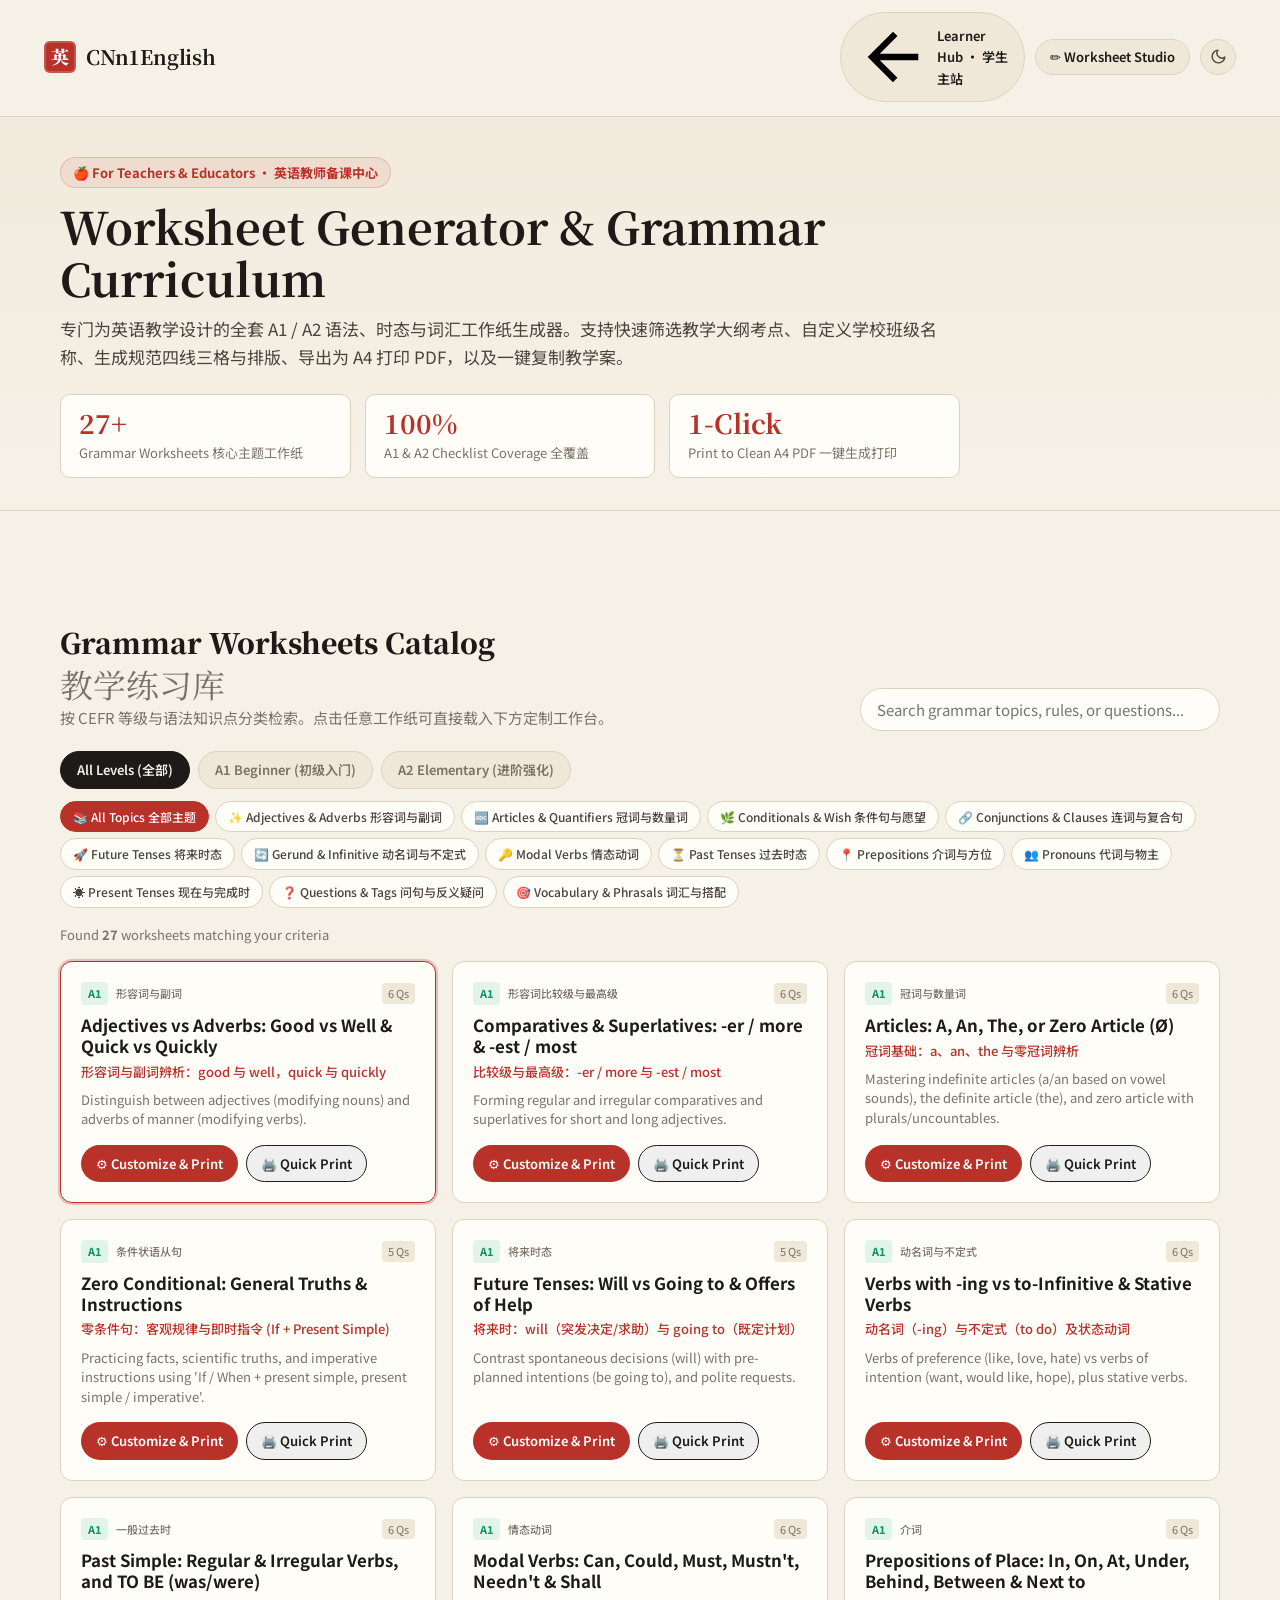
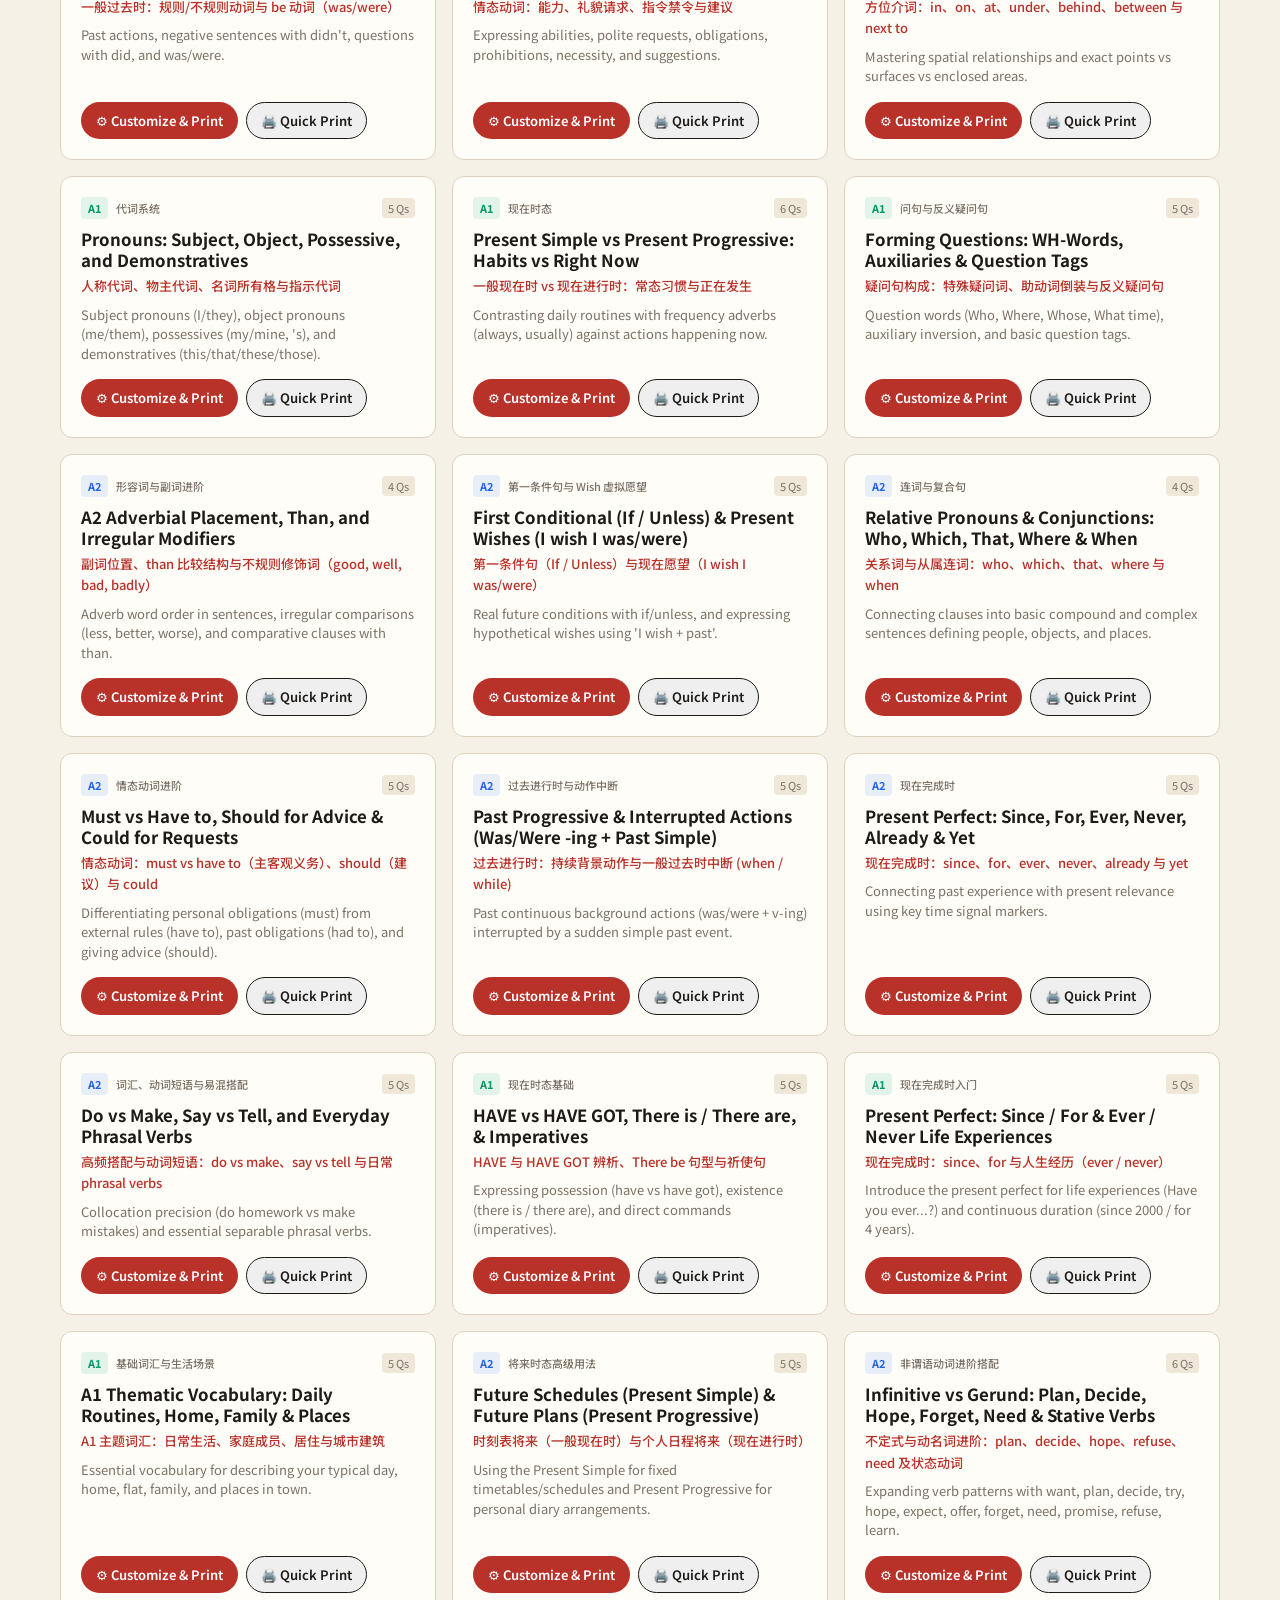
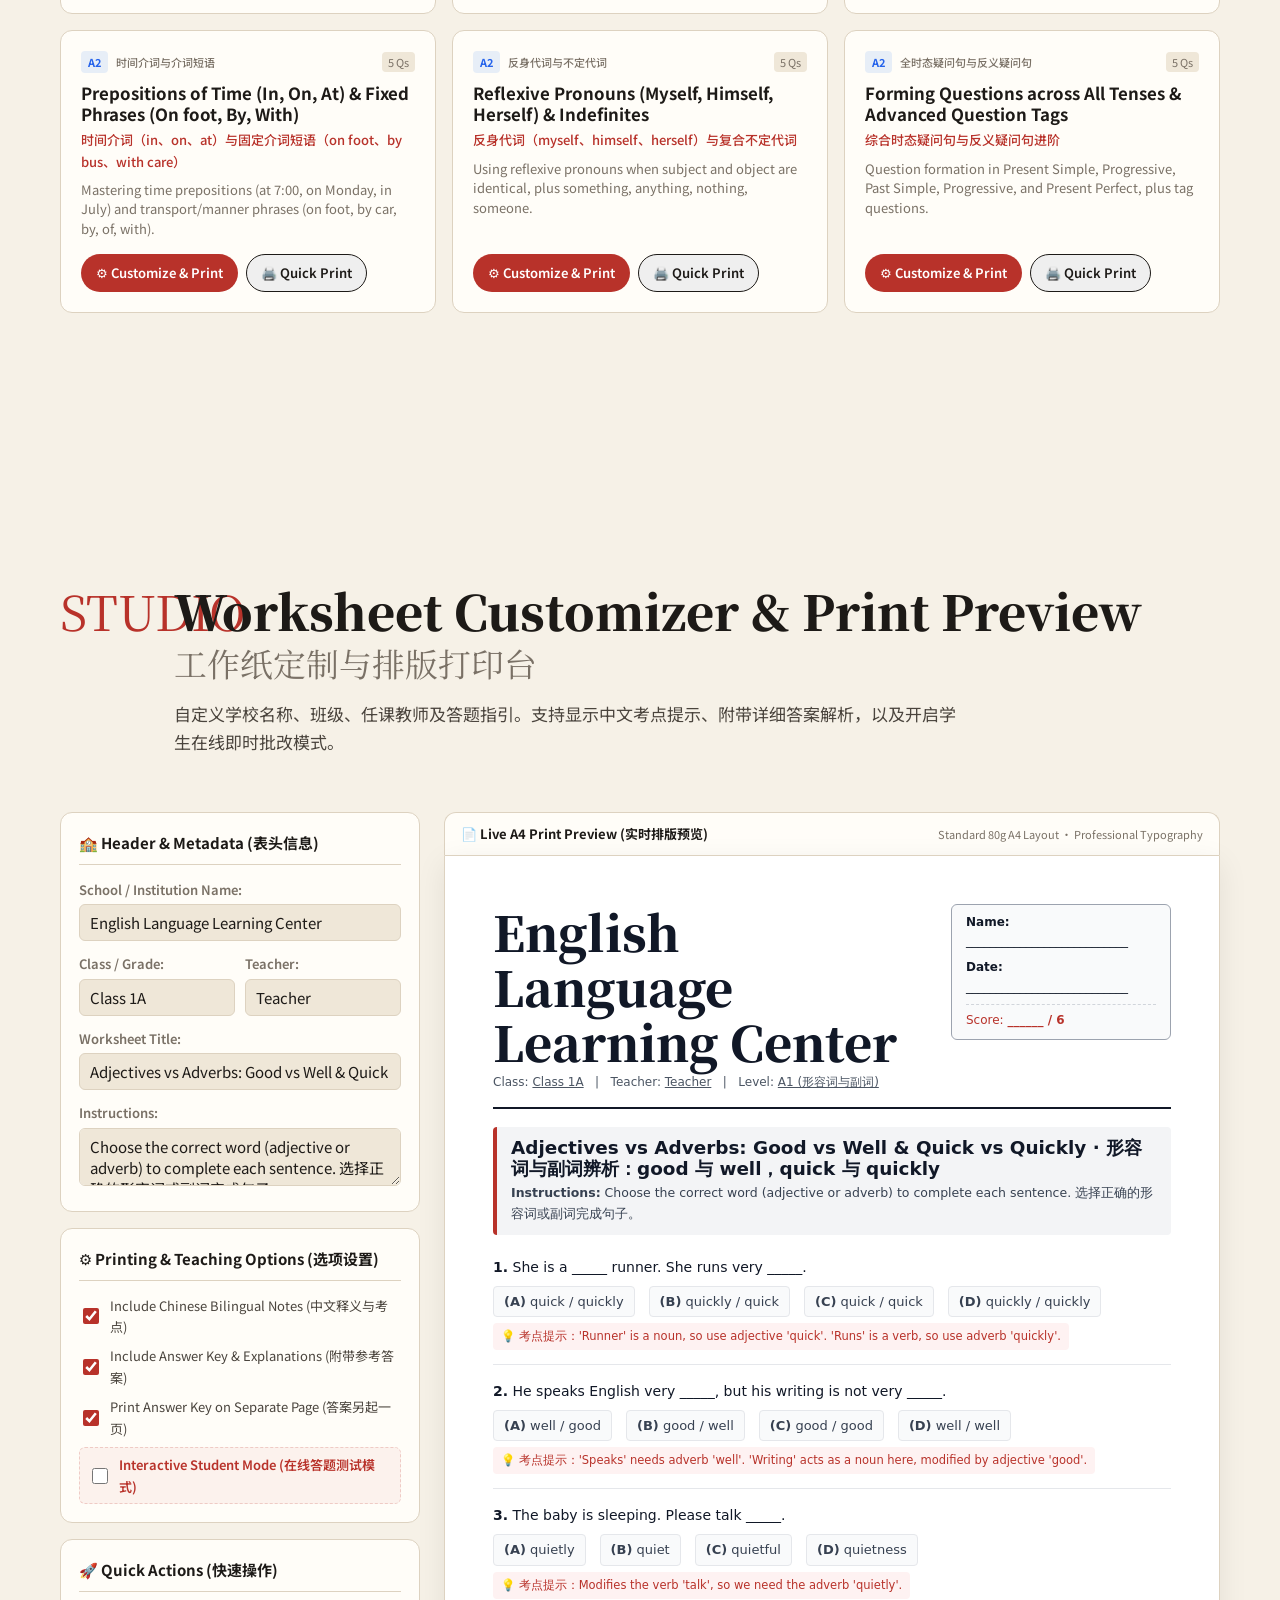
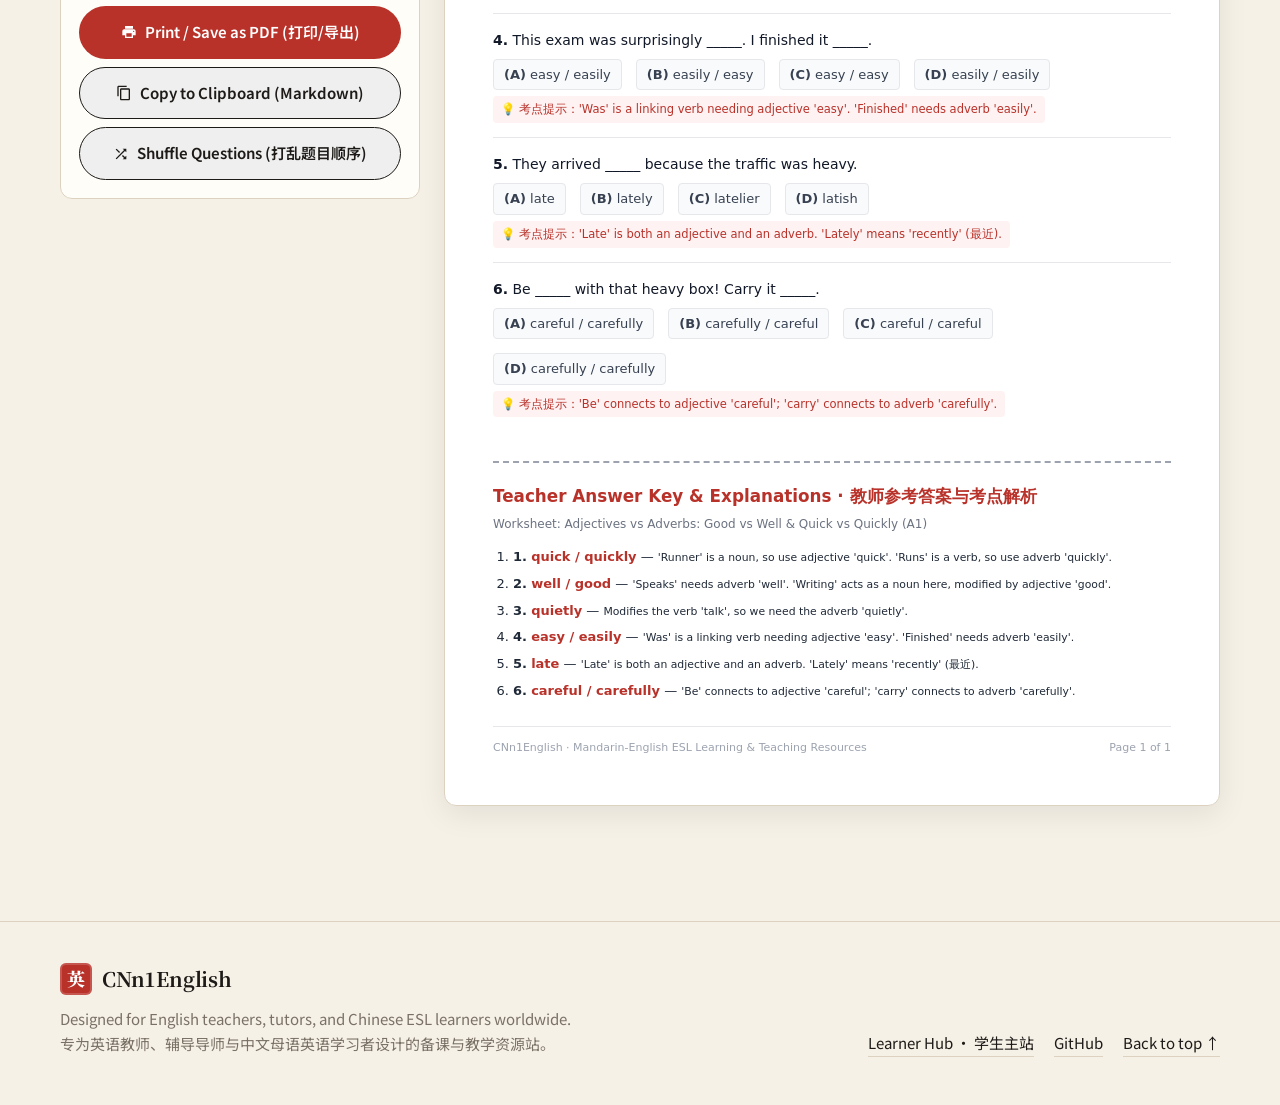
==== teachers.html @ a69c62a2 "Add dedicated Teacher Hub and Worksheet Generator covering full A1 and A2 grammar syllabus" ====
<!doctype html>
<html lang="en">
<head>
  <meta charset="utf-8">
  <meta name="viewport" content="width=device-width, initial-scale=1">
  <title>For Teachers · Worksheet Generator | CNn1English</title>
  <meta name="description" content="Dedicated page for teachers to generate and print custom grammar worksheets covering the complete CEFR A1 & A2 curriculum for Mandarin speakers.">
  <link rel="icon" href="data:image/svg+xml,%3Csvg xmlns='http://www.w3.org/2000/svg' viewBox='0 0 32 32'%3E%3Crect width='32' height='32' rx='6' fill='%23b8322a'/%3E%3Ctext x='16' y='23' font-size='19' text-anchor='middle' fill='%23fff' font-family='serif'%3E英%3C/text%3E%3C/svg%3E">
  <link rel="preconnect" href="https://fonts.googleapis.com">
  <link rel="preconnect" href="https://fonts.gstatic.com" crossorigin>
  <link href="https://api.fontshare.com/v2/css?f[]=zodiak@400,700&f[]=general-sans@400,500,600&display=swap" rel="stylesheet">
  <link href="https://fonts.googleapis.com/css2?family=Noto+Sans+SC:wght@400;500;700&family=Noto+Serif+SC:wght@600;900&display=swap" rel="stylesheet">
  <link rel="stylesheet" href="assets/style.css">
  <script>
    (function() {
      try {
        var saved = localStorage.getItem("cn1_theme");
        var prefersDark = window.matchMedia && window.matchMedia("(prefers-color-scheme: dark)").matches;
        if (saved === "dark" || (!saved && prefersDark)) {
          document.documentElement.setAttribute("data-theme", "dark");
        } else {
          document.documentElement.setAttribute("data-theme", "light");
        }
      } catch (e) {}
    })();
  </script>
</head>
<body class="page-teachers">
  <header class="site-header">
    <div class="header-top">
      <a class="brand" href="index.html" aria-label="CNn1English home">
        <span class="seal" aria-hidden="true">英</span>
        <span class="brand-name">CNn1English</span>
      </a>
      <div class="header-actions">
        <a href="index.html" class="nav-btn-back">
          <svg viewBox="0 0 24 24" class="icon-inline" aria-hidden="true"><path d="M20 11H7.83l5.59-5.59L12 4l-8 8 8 8 1.41-1.41L7.83 13H20v-2z"/></svg>
          Learner Hub · 学生主站
        </a>
        <a href="#worksheet-studio" class="nav-btn-studio">
          ✏️ Worksheet Studio
        </a>
        <button type="button" class="theme-toggle" id="theme-toggle" aria-label="Toggle dark mode" title="Toggle dark/light mode">
          <svg class="theme-icon-sun" viewBox="0 0 24 24" aria-hidden="true">
            <circle cx="12" cy="12" r="5"></circle>
            <path d="M12 1v2M12 21v2M4.22 4.22l1.42 1.42M18.36 18.36l1.42 1.42M1 12h2M21 12h2M4.22 19.78l1.42-1.42M18.36 5.64l1.42-1.42"></path>
          </svg>
          <svg class="theme-icon-moon" viewBox="0 0 24 24" aria-hidden="true">
            <path d="M21 12.79A9 9 0 1 1 11.21 3 7 7 0 0 0 21 12.79z"></path>
          </svg>
          <span class="theme-toggle-text">Dark</span>
        </button>
      </div>
    </div>
  </header>

  <main id="main">
    <!-- Teacher Hero Banner -->
    <section class="teacher-hero">
      <div class="wrap">
        <div class="teacher-hero-content">
          <span class="eyebrow-teacher">🍎 For Teachers &amp; Educators · 英语教师备课中心</span>
          <h1 class="teacher-title">Worksheet Generator &amp; Grammar Curriculum</h1>
          <p class="teacher-subtitle">
            专门为英语教学设计的全套 A1 / A2 语法、时态与词汇工作纸生成器。支持快速筛选教学大纲考点、自定义学校班级名称、生成规范四线三格与排版、导出为 A4 打印 PDF，以及一键复制教学案。
          </p>
          <div class="teacher-hero-stats">
            <div class="stat-item">
              <b class="stat-num">27+</b>
              <span class="stat-label">Grammar Worksheets 核心主题工作纸</span>
            </div>
            <div class="stat-item">
              <b class="stat-num">100%</b>
              <span class="stat-label">A1 &amp; A2 Checklist Coverage 全覆盖</span>
            </div>
            <div class="stat-item">
              <b class="stat-num">1-Click</b>
              <span class="stat-label">Print to Clean A4 PDF 一键生成打印</span>
            </div>
          </div>
        </div>
      </div>
    </section>

    <!-- SECTION: Curriculum & Worksheet Catalog -->
    <section class="section section-catalog" id="catalog">
      <div class="wrap">
        <div class="catalog-header-bar">
          <div>
            <h2>Grammar Worksheets Catalog <span class="h-en">教学练习库</span></h2>
            <p class="catalog-sub">按 CEFR 等级与语法知识点分类检索。点击任意工作纸可直接载入下方定制工作台。</p>
          </div>
          <div class="search-box">
            <input type="search" id="search-input" placeholder="Search grammar topics, rules, or questions..." aria-label="Search worksheets">
          </div>
        </div>

        <!-- Filter Controls -->
        <div class="filter-controls">
          <div class="level-selector" role="radiogroup" aria-label="Select Level">
            <button type="button" class="level-btn active" data-level="all">All Levels (全部)</button>
            <button type="button" class="level-btn" data-level="a1">A1 Beginner (初级入门)</button>
            <button type="button" class="level-btn" data-level="a2">A2 Elementary (进阶强化)</button>
          </div>
          <div class="category-pills" id="category-pills" role="tablist" aria-label="Grammar categories">
            <!-- Populated dynamically -->
          </div>
        </div>

        <div class="catalog-status">
          <span>Found <b id="worksheet-count">0</b> worksheets matching your criteria</span>
        </div>

        <!-- Worksheets Grid -->
        <div class="worksheet-grid" id="worksheet-grid">
          <!-- Populated dynamically -->
        </div>
      </div>
    </section>

    <!-- SECTION: Teacher Customizer Studio & Preview -->
    <section class="section section-studio" id="worksheet-studio">
      <div class="wrap">
        <header class="section-head">
          <p class="section-num">STUDIO</p>
          <div>
            <h2>Worksheet Customizer &amp; Print Preview <span class="h-en">工作纸定制与排版打印台</span></h2>
            <p class="section-intro">
              自定义学校名称、班级、任课教师及答题指引。支持显示中文考点提示、附带详细答案解析，以及开启学生在线即时批改模式。
            </p>
          </div>
        </header>

        <div class="studio-layout">
          <!-- Sidebar: Customizer Controls -->
          <aside class="studio-controls-panel">
            <div class="panel-box">
              <h4>🏫 Header &amp; Metadata (表头信息)</h4>
              <div class="form-group">
                <label for="studio-school">School / Institution Name:</label>
                <input type="text" id="studio-school" class="form-input" placeholder="e.g. Cambridge Language Academy">
              </div>
              <div class="form-row">
                <div class="form-group">
                  <label for="studio-class">Class / Grade:</label>
                  <input type="text" id="studio-class" class="form-input" placeholder="e.g. Class 7B">
                </div>
                <div class="form-group">
                  <label for="studio-teacher">Teacher:</label>
                  <input type="text" id="studio-teacher" class="form-input" placeholder="e.g. Mr. Smith">
                </div>
              </div>
              <div class="form-group">
                <label for="studio-title">Worksheet Title:</label>
                <input type="text" id="studio-title" class="form-input">
              </div>
              <div class="form-group">
                <label for="studio-instructions">Instructions:</label>
                <textarea id="studio-instructions" class="form-textarea" rows="2"></textarea>
              </div>
            </div>

            <div class="panel-box">
              <h4>⚙️ Printing &amp; Teaching Options (选项设置)</h4>
              <label class="toggle-label">
                <input type="checkbox" id="toggle-zh" checked>
                <span>Include Chinese Bilingual Notes (中文释义与考点)</span>
              </label>
              <label class="toggle-label">
                <input type="checkbox" id="toggle-answer-key" checked>
                <span>Include Answer Key &amp; Explanations (附带参考答案)</span>
              </label>
              <label class="toggle-label">
                <input type="checkbox" id="toggle-separate-page" checked>
                <span>Print Answer Key on Separate Page (答案另起一页)</span>
              </label>
              <label class="toggle-label highlight-toggle">
                <input type="checkbox" id="toggle-student-mode">
                <span>Interactive Student Mode (在线答题测试模式)</span>
              </label>
            </div>

            <div class="panel-box action-box">
              <h4>🚀 Quick Actions (快速操作)</h4>
              <button type="button" class="btn btn-primary btn-block" id="btn-print-sheet">
                <svg viewBox="0 0 24 24" class="btn-icon"><path d="M19 8H5c-1.66 0-3 1.34-3 3v6h4v4h12v-4h4v-6c0-1.66-1.34-3-3-3zm-3 11H8v-5h8v5zm3-7c-.55 0-1-.45-1-1s.45-1 1-1 1 .45 1 1-.45 1-1 1zm-1-9H6v4h12V3z"/></svg>
                Print / Save as PDF (打印/导出)
              </button>
              <button type="button" class="btn btn-ghost btn-block" id="btn-copy-sheet">
                <svg viewBox="0 0 24 24" class="btn-icon"><path d="M16 1H4c-1.1 0-2 .9-2 2v14h2V3h12V1zm3 4H8c-1.1 0-2 .9-2 2v14c0 1.1.9 2 2 2h11c1.1 0 2-.9 2-2V7c0-1.1-.9-2-2-2zm0 16H8V7h11v14z"/></svg>
                Copy to Clipboard (Markdown)
              </button>
              <button type="button" class="btn btn-ghost btn-block" id="btn-shuffle-sheet">
                <svg viewBox="0 0 24 24" class="btn-icon"><path d="M10.59 9.17L5.41 4 4 5.41l5.17 5.17 1.42-1.41zM14.5 4l2.04 2.04L4 18.59 5.41 20 17.96 7.46 20 9.5V4h-5.5zm.33 9.41l-1.41 1.41 3.13 3.13L14.5 20H20v-5.5l-2.04 2.04-3.13-3.13z"/></svg>
                Shuffle Questions (打乱题目顺序)
              </button>
            </div>
          </aside>

          <!-- Main Preview Paper -->
          <div class="studio-preview-pane">
            <div class="preview-toolbar">
              <span class="preview-tag">📄 Live A4 Print Preview (实时排版预览)</span>
              <span class="preview-hint">Standard 80g A4 Layout · Professional Typography</span>
            </div>
            <div id="worksheet-preview">
              <!-- Populated dynamically -->
            </div>
          </div>
        </div>
      </div>
    </section>
  </main>

  <footer class="site-footer">
    <div class="wrap footer-inner">
      <div>
        <p class="brand"><span class="seal" aria-hidden="true">英</span><span class="brand-name">CNn1English</span></p>
        <p class="foot-note">
          Designed for English teachers, tutors, and Chinese ESL learners worldwide.<br>
          专为英语教师、辅导导师与中文母语英语学习者设计的备课与教学资源站。
        </p>
      </div>
      <p class="foot-links">
        <a href="index.html">Learner Hub · 学生主站</a>
        <a href="https://github.com/chanAle-lab/CNn1English.github.io-">GitHub</a>
        <a href="#main">Back to top ↑</a>
      </p>
    </div>
  </footer>

  <script src="assets/worksheets-data.js"></script>
  <script src="assets/worksheets.js"></script>
</body>
</html>
---- assets/style.css ----
:root {
  --paper: #f6f1e7;
  --paper-2: #efe7d8;
  --card: #fffdf8;
  --ink: #1d1a17;
  --ink-2: #4a443d;
  --muted: #7a7166;
  --line: #ddd2c0;
  --red: #b8322a;
  --red-deep: #8f241e;
  --jade: #2f6b55;
  --jade-soft: #e3efe8;
  --red-soft: #f7e3df;

  --font-display: "Zodiak", "Noto Serif SC", Georgia, serif;
  --font-zh-display: "Noto Serif SC", "Songti SC", serif;
  --font-body: "General Sans", "Noto Sans SC", "PingFang SC", system-ui, sans-serif;

  --text-xs: clamp(0.75rem, 0.72rem + 0.15vw, 0.8125rem);
  --text-sm: clamp(0.875rem, 0.85rem + 0.15vw, 0.9375rem);
  --text-base: clamp(1rem, 0.97rem + 0.15vw, 1.0625rem);
  --text-lg: clamp(1.125rem, 1.05rem + 0.35vw, 1.3rem);
  --text-xl: clamp(1.5rem, 1.25rem + 1vw, 2.1rem);
  --text-2xl: clamp(2rem, 1.5rem + 2vw, 3rem);
  --text-hero: clamp(2.6rem, 1.6rem + 4.4vw, 5.2rem);

  --radius: 14px;
  --shadow: 0 1px 2px rgba(40, 30, 20, .06), 0 8px 24px -12px rgba(40, 30, 20, .18);
  --ease: cubic-bezier(.2, .7, .2, 1);
}

/* Dark theme variables */
[data-theme="dark"] {
  --paper: #131210;
  --paper-2: #1c1a17;
  --card: #201e1a;
  --ink: #f1ebd8;
  --ink-2: #c6bea7;
  --muted: #8c8371;
  --line: #332f28;
  --red: #e25b52;
  --red-deep: #f27269;
  --jade: #50ab89;
  --jade-soft: #193126;
  --red-soft: #381a17;

  --shadow: 0 1px 3px rgba(0, 0, 0, .4), 0 8px 24px -10px rgba(0, 0, 0, .6);
}

/* Dark mode specific component adjustments */
[data-theme="dark"] .section-alt {
  background: var(--paper-2);
}
[data-theme="dark"] .section-ink {
  background: #0d0c0a;
  color: var(--ink);
  border-top: 1px solid var(--line);
  border-bottom: 1px solid var(--line);
}
[data-theme="dark"] .section-ink .h-en,
[data-theme="dark"] .section-ink .en-note,
[data-theme="dark"] .section-ink .section-intro {
  color: var(--muted);
}
[data-theme="dark"] .fix {
  background: #181613;
  border: 1px solid var(--line);
  border-radius: 14px;
}
[data-theme="dark"] .face.back {
  background: #28241f;
  color: var(--ink);
  border-color: var(--line);
}
[data-theme="dark"] .speak {
  background: var(--card);
  color: var(--ink);
  border: 1px solid var(--line);
}
[data-theme="dark"] .speak:hover {
  background: var(--red);
  color: #fff;
  border-color: var(--red);
}
[data-theme="dark"] .mode-btn.active {
  background: var(--red);
  color: #fff;
  border-color: var(--red);
}
[data-theme="dark"] .opt.correct {
  background: var(--jade-soft);
  border-color: var(--jade);
  color: #72cfab;
}
[data-theme="dark"] .opt.wrong {
  background: var(--red-soft);
  border-color: var(--red);
  color: #fca5a5;
}
[data-theme="dark"] .opt:hover:not(:disabled) {
  border-color: var(--ink);
  background: var(--paper-2);
}
[data-theme="dark"] .phv-opt-btn:hover:not(:disabled) {
  border-color: var(--ink);
  background: var(--paper-2);
}
[data-theme="dark"] .phv-tag.up { background: rgba(251, 146, 60, 0.15); color: #fdba74; border-color: rgba(251, 146, 60, 0.3); }
[data-theme="dark"] .phv-tag.off { background: rgba(248, 113, 113, 0.15); color: #fca5a5; border-color: rgba(248, 113, 113, 0.3); }
[data-theme="dark"] .phv-tag.out { background: rgba(96, 165, 250, 0.15); color: #93c5fd; border-color: rgba(96, 165, 250, 0.3); }
[data-theme="dark"] .phv-tag.down { background: rgba(74, 222, 128, 0.15); color: #86efac; border-color: rgba(74, 222, 128, 0.3); }
[data-theme="dark"] .phv-tag.other { background: rgba(192, 132, 252, 0.15); color: #d8b4fe; border-color: rgba(192, 132, 252, 0.3); }
[data-theme="dark"] #vocab-pos option { background: var(--card); color: var(--ink); }
[data-theme="dark"] .toast { background: #28241f; color: var(--ink); border: 1px solid var(--line); box-shadow: var(--shadow); }

/* Theme Toggle Button */
.theme-toggle {
  display: grid;
  place-items: center;
  width: 36px;
  height: 36px;
  border-radius: 50%;
  padding: 0;
  background: var(--paper-2);
  border: 1px solid var(--line);
  color: var(--ink-2);
  cursor: pointer;
  transition: all .2s var(--ease);
  flex-shrink: 0;
  user-select: none;
}
.theme-toggle:hover {
  background: var(--card);
  border-color: var(--ink);
  color: var(--ink);
  transform: translateY(-1px);
}
.theme-toggle svg {
  width: 17px;
  height: 17px;
  fill: none;
  stroke: currentColor;
  stroke-width: 2;
  stroke-linecap: round;
  stroke-linejoin: round;
  transition: transform .3s var(--ease);
}
.theme-icon-sun { display: none; }
.theme-icon-moon { display: block; }

[data-theme="dark"] .theme-icon-sun { display: block; stroke: #f59e0b; }
[data-theme="dark"] .theme-icon-moon { display: none; }
[data-theme="dark"] .theme-toggle {
  background: var(--card);
  border-color: var(--line);
  color: var(--ink);
}
[data-theme="dark"] .theme-toggle:hover {
  background: var(--paper-2);
  border-color: var(--muted);
}
.theme-toggle-text { display: none; }

*, *::before, *::after { box-sizing: border-box; }
html { scroll-behavior: smooth; scroll-padding-top: 115px; -webkit-text-size-adjust: 100%; }
body {
  margin: 0;
  background: var(--paper);
  color: var(--ink);
  font-family: var(--font-body);
  font-size: var(--text-base);
  line-height: 1.65;
  -webkit-font-smoothing: antialiased;
}
img, svg { display: block; max-width: 100%; }
a { color: inherit; }
button { font: inherit; color: inherit; cursor: pointer; }
h1, h2, h3 { margin: 0; line-height: 1.15; font-weight: 700; }
p { margin: 0; }
:focus-visible { outline: 2px solid var(--red); outline-offset: 3px; border-radius: 6px; }

.wrap { width: min(1160px, 100% - 40px); margin-inline: auto; }
.narrow { width: min(760px, 100% - 40px); }

.skip { position: absolute; left: -999px; top: 8px; background: var(--ink); color: var(--paper); padding: 8px 14px; border-radius: 8px; z-index: 100; }
.skip:focus { left: 12px; }

/* Header - Edge-to-edge full width matching media mockup */
.site-header {
  position: sticky; top: 0; z-index: 50;
  width: 100%;
  display: flex;
  flex-direction: column;
  gap: 10px;
  padding: 12px clamp(16px, 3.5vw, 44px) 14px;
  background: color-mix(in srgb, var(--paper) 92%, transparent);
  backdrop-filter: blur(12px);
  border-bottom: 1px solid var(--line);
  box-sizing: border-box;
}

.header-top {
  display: flex;
  align-items: center;
  justify-content: space-between;
  width: 100%;
}
.brand {
  display: inline-flex;
  align-items: center;
  gap: 10px;
  text-decoration: none;
  flex-shrink: 0;
}
.seal {
  display: inline-grid; place-items: center;
  width: 32px; height: 32px; border-radius: 6px;
  background: var(--red); color: #fff;
  font-family: var(--font-zh-display); font-weight: 900; font-size: 18px;
  box-shadow: inset 0 0 0 2px rgba(255,255,255,.18);
}
.brand-name {
  font-family: var(--font-display);
  font-weight: 700;
  font-size: 1.25rem;
  letter-spacing: -.01em;
}

.nav {
  display: flex;
  align-items: center;
  justify-content: center;
  gap: 8px;
  flex-wrap: wrap;
  width: 100%;
}
.nav a {
  text-decoration: none;
  font-size: var(--text-xs);
  font-weight: 500;
  padding: 6px 14px;
  border-radius: 999px;
  white-space: nowrap;
  color: var(--ink-2);
  transition: background .2s, color .2s, border-color .2s;
  background: var(--paper-2);
  border: 1px solid var(--line);
  display: inline-flex;
  align-items: center;
  justify-content: center;
}
.nav a span {
  color: var(--muted);
  font-weight: 400;
  margin-left: 3px;
  font-size: 11px;
}
.nav a:hover {
  background: var(--card);
  color: var(--ink);
  border-color: var(--ink);
}
[data-theme="dark"] .nav a {
  background: rgba(255, 255, 255, 0.06);
  border-color: rgba(255, 255, 255, 0.1);
  color: var(--ink-2);
}
[data-theme="dark"] .nav a:hover {
  background: rgba(255, 255, 255, 0.12);
  border-color: rgba(255, 255, 255, 0.25);
  color: var(--ink);
}

/* Hero */
.hero { padding: clamp(48px, 8vw, 104px) 0 48px; position: relative; overflow: hidden; }
.hero::before {
  content: "英"; position: absolute; right: -4vw; top: -6vw;
  font-family: var(--font-zh-display); font-weight: 900;
  font-size: min(48vw, 640px); line-height: 1; color: var(--ink); opacity: .035;
  pointer-events: none;
}
.hero-grid { display: grid; grid-template-columns: 1.35fr 1fr; gap: clamp(32px, 6vw, 80px); align-items: center; position: relative; }
.eyebrow { font-size: var(--text-xs); letter-spacing: .14em; text-transform: uppercase; color: var(--red); font-weight: 600; margin-bottom: 20px; }
.hero-title { font-family: var(--font-zh-display); font-weight: 900; font-size: var(--text-hero); letter-spacing: .01em; line-height: 1.12; }
.hero-title .zh { display: block; }
.hero-en { font-family: var(--font-display); font-size: var(--text-xl); color: var(--ink-2); margin-top: 18px; font-weight: 400; line-height: 1.3; }
.hero-lede { margin-top: 20px; max-width: 34em; color: var(--ink-2); }
.hero-actions { display: flex; flex-wrap: wrap; gap: 12px; margin-top: 32px; }

.btn {
  display: inline-flex; align-items: center; justify-content: center; gap: 8px;
  padding: 13px 22px; border-radius: 999px; font-weight: 600; font-size: var(--text-sm);
  text-decoration: none; border: 1px solid transparent; transition: transform .2s var(--ease), background .2s, border-color .2s;
}
.btn:active { transform: translateY(1px); }
.btn-primary { background: var(--red); color: #fff; }
.btn-primary:hover { background: var(--red-deep); }
.btn-ghost { border-color: var(--ink); }
.btn-ghost:hover { background: var(--ink); color: var(--paper); }

.hero-card {
  background: var(--card); border: 1px solid var(--line); border-radius: 20px;
  padding: 32px; box-shadow: var(--shadow); position: relative;
}
.hero-card::after {
  content: ""; position: absolute; inset: 10px; border: 1px dashed var(--line); border-radius: 14px; pointer-events: none;
}
.card-label { font-size: var(--text-xs); letter-spacing: .12em; text-transform: uppercase; color: var(--muted); font-weight: 600; }
.wotd-word { font-family: var(--font-display); font-size: var(--text-2xl); font-weight: 700; margin-top: 14px; letter-spacing: -.02em; line-height: 1.1; overflow-wrap: anywhere; }
.wotd-ipa { color: var(--red); font-size: var(--text-base); margin-top: 6px; }
.wotd-zh { margin-top: 14px; font-weight: 500; }
.wotd-ex { margin-top: 6px; color: var(--ink-2); font-style: italic; }
.hero-card .speak { margin-top: 22px; position: relative; z-index: 1; }

.speak {
  display: inline-flex; align-items: center; gap: 8px;
  background: var(--ink); color: var(--paper); border: 0; border-radius: 999px;
  padding: 10px 18px; font-size: var(--text-sm); font-weight: 600;
  transition: background .2s;
}
.speak svg { width: 18px; height: 18px; fill: currentColor; }
.speak:hover { background: var(--red); }
.speak.mini { width: 34px; height: 34px; padding: 0; justify-content: center; flex-shrink: 0; vertical-align: middle; }
.speak.mini svg { width: 16px; height: 16px; }
.speak.light { background: rgba(255,255,255,.12); color: #fff; }
.speak.light:hover { background: var(--red); }

.path { margin-top: clamp(48px, 7vw, 88px); }
.path-list { list-style: none; margin: 0; padding: 0; display: grid; grid-template-columns: repeat(6, 1fr); border-top: 1px solid var(--ink); }
.path-list li + li { border-left: 1px solid var(--line); }
.path-list a { display: flex; flex-direction: column; gap: 2px; padding: 18px 16px 4px; text-decoration: none; transition: background .2s; height: 100%; }
.path-list a:hover { background: var(--paper-2); }
.path-list b { font-family: var(--font-display); color: var(--red); font-size: var(--text-sm); }
.path-list span { font-weight: 700; font-size: var(--text-lg); }
.path-list small { color: var(--muted); font-size: var(--text-xs); }

/* Sections */
.section { padding: clamp(64px, 9vw, 120px) 0; }
.section-alt { background: var(--paper-2); }
.section-ink { background: var(--ink); color: var(--paper); }
.section-head { display: grid; grid-template-columns: 90px 1fr; gap: 24px; margin-bottom: clamp(32px, 5vw, 56px); }
.section-num { font-family: var(--font-display); font-size: var(--text-2xl); color: var(--red); line-height: 1; padding-top: 4px; }
.section h2 { font-family: var(--font-zh-display); font-weight: 900; font-size: var(--text-2xl); }
.h-en { display: block; font-family: var(--font-display); font-weight: 400; font-size: var(--text-xl); color: var(--muted); margin-top: 6px; }
.section-ink .h-en, .section-ink .en-note, .section-ink .section-intro { color: #bdb4a6; }
.section-intro { margin-top: 18px; max-width: 46em; color: var(--ink-2); }
.en-note { color: var(--muted); font-size: var(--text-sm); }

/* Sounds */
.sound-grid { display: grid; grid-template-columns: repeat(3, 1fr); gap: 20px; }
.sound { background: var(--card); border: 1px solid var(--line); border-radius: var(--radius); padding: 26px; display: flex; flex-direction: column; }
.sound-head { display: flex; align-items: baseline; justify-content: space-between; gap: 10px; border-bottom: 1px solid var(--line); padding-bottom: 14px; margin-bottom: 14px; }
.sound h3 { font-family: var(--font-display); font-size: var(--text-xl); }
.ipa { color: var(--red); font-weight: 500; font-size: var(--text-sm); white-space: nowrap; }
.sound-zh { font-size: var(--text-sm); }
.sound-en { font-size: var(--text-xs); color: var(--muted); margin-top: 6px; }
.pairs { list-style: none; padding: 0; margin: 18px 0 0; display: grid; gap: 8px; margin-top: auto; padding-top: 18px; }
.pairs li { display: grid; grid-template-columns: 1fr auto 1fr; align-items: center; gap: 8px; }
.vs { font-size: var(--text-xs); color: var(--muted); }
.word {
  background: var(--paper); border: 1px solid var(--line); border-radius: 10px;
  padding: 9px 10px; font-weight: 600; font-size: var(--text-sm); transition: background .2s, border-color .2s, transform .2s;
}
.word:hover { border-color: var(--ink); }
.word.ping { background: var(--red); color: #fff; border-color: var(--red); transform: scale(.97); }
.tip { margin-top: 28px; font-size: var(--text-sm); color: var(--ink-2); }
.accent-toggle { display: flex; flex-wrap: wrap; align-items: center; gap: 8px; margin-top: 14px; }
.accent-toggle button { border: 1px solid var(--ink); background: transparent; border-radius: 999px; padding: 7px 16px; font-size: var(--text-sm); font-weight: 500; }
.accent-toggle button[aria-checked="true"] { background: var(--ink); color: var(--paper); }
.rate { display: inline-flex; align-items: center; gap: 10px; font-size: var(--text-sm); color: var(--ink-2); margin-left: 8px; }
.rate input { accent-color: var(--red); width: 120px; }

/* Phrase cards */
.tabs { display: flex; gap: 8px; flex-wrap: wrap; margin-bottom: 28px; }
.tab { background: transparent; border: 1px solid var(--line); border-radius: 999px; padding: 8px 16px; font-size: var(--text-sm); font-weight: 500; transition: all .2s; }
.tab:hover { border-color: var(--ink); }
.tab[aria-selected="true"] { background: var(--red); border-color: var(--red); color: #fff; }
.cards { display: grid; grid-template-columns: repeat(3, 1fr); gap: 18px; }
.flip { position: relative; perspective: 1200px; min-height: 190px; }
.flip-inner {
  position: relative; width: 100%; height: 100%; min-height: 190px; border: 0; padding: 0; background: none;
  transform-style: preserve-3d; transition: transform .6s var(--ease); text-align: left;
}
.flip.flipped .flip-inner { transform: rotateY(180deg); }
.face {
  position: absolute; inset: 0; backface-visibility: hidden; -webkit-backface-visibility: hidden;
  border-radius: var(--radius); padding: 22px 22px 20px; display: flex; flex-direction: column; gap: 10px;
  border: 1px solid var(--line); background: var(--card);
}
.face.back { transform: rotateY(180deg); background: var(--ink); color: var(--paper); border-color: var(--ink); }
.face-tag { font-size: var(--text-xs); letter-spacing: .12em; text-transform: uppercase; color: var(--muted); font-weight: 600; }
.back .face-tag { color: #bdb4a6; }
.face-text { font-size: var(--text-lg); font-weight: 600; line-height: 1.4; }
.zh-text { font-family: var(--font-zh-display); font-size: var(--text-xl); font-weight: 600; }
.face-hint { margin-top: auto; font-size: var(--text-xs); color: var(--muted); }
.flip .speak.mini { position: absolute; right: 14px; bottom: 14px; z-index: 2; }
.flip.flipped .speak.mini { background: var(--red); }

/* Grammar */
.grammar { display: grid; grid-template-columns: 1fr 1fr; gap: 0 40px; border-top: 1px solid var(--ink); }
.g-item { border-bottom: 1px solid var(--line); }
.g-item summary { list-style: none; display: grid; grid-template-columns: 44px 1fr 24px; gap: 12px; align-items: center; padding: 20px 0; cursor: pointer; }
.g-item summary::-webkit-details-marker { display: none; }
.g-num { font-family: var(--font-display); color: var(--red); font-size: var(--text-lg); }
.g-title { font-weight: 700; font-size: var(--text-lg); line-height: 1.3; }
.g-title small { display: block; font-weight: 400; color: var(--muted); font-size: var(--text-sm); margin-top: 2px; }
.g-plus { position: relative; width: 18px; height: 18px; }
.g-plus::before, .g-plus::after { content: ""; position: absolute; left: 0; right: 0; top: 50%; height: 2px; background: var(--ink); transition: transform .25s var(--ease); }
.g-plus::after { transform: rotate(90deg); }
.g-item[open] .g-plus::after { transform: rotate(0); }
.g-body { padding: 0 0 24px 56px; }
.g-body > p { color: var(--ink-2); font-size: var(--text-sm); }
.compare { margin-top: 14px; display: grid; gap: 8px; }
.compare p { display: flex; align-items: center; gap: 10px; padding: 10px 14px; border-radius: 10px; font-size: var(--text-sm); font-weight: 500; }
.compare b { flex-shrink: 0; }
.bad { background: var(--red-soft); color: var(--red-deep); text-decoration: line-through; text-decoration-color: rgba(143,36,30,.4); }
.bad b { text-decoration: none; }
.good { background: var(--jade-soft); color: var(--jade); justify-content: space-between; }
.good .speak.mini { margin-left: auto; width: 30px; height: 30px; }

/* Fixes */
.fixes { display: grid; grid-template-columns: 1fr 1fr; gap: 1px; background: rgba(255,255,255,.12); border: 1px solid rgba(255,255,255,.12); border-radius: var(--radius); overflow: hidden; }
.fix { background: var(--ink); padding: 24px 26px; display: grid; gap: 8px; }
.fix-bad, .fix-good { display: flex; align-items: center; gap: 12px; }
.fix-bad { color: #a59c8f; text-decoration: line-through; text-decoration-color: rgba(232,120,110,.6); font-size: var(--text-sm); }
.fix-bad span { color: #e8786e; text-decoration: none; display: inline-block; }
.fix-good { font-size: var(--text-lg); font-weight: 600; color: #fff; }
.fix-good span { color: #7fc8a6; }
.fix-good .speak { margin-left: auto; }
.fix-why { font-size: var(--text-sm); color: #bdb4a6; }

/* Quiz */
.quiz { background: var(--card); border: 1px solid var(--line); border-radius: 20px; padding: clamp(24px, 4vw, 40px); box-shadow: var(--shadow); }
.quiz-top { display: flex; justify-content: space-between; font-size: var(--text-sm); color: var(--muted); font-weight: 500; }
.quiz-bar { height: 4px; background: var(--paper-2); border-radius: 4px; margin: 12px 0 28px; overflow: hidden; }
.quiz-bar span { display: block; height: 100%; width: 0; background: var(--red); transition: width .4s var(--ease); }
.quiz-q { font-family: var(--font-zh-display); font-size: var(--text-xl); font-weight: 600; line-height: 1.35; margin-bottom: 22px; }
.quiz-options { display: grid; gap: 10px; }
.opt {
  display: flex; align-items: center; gap: 14px; width: 100%; text-align: left;
  background: var(--paper); border: 1px solid var(--line); border-radius: 12px; padding: 14px 16px;
  font-size: var(--text-base); font-weight: 500; transition: border-color .2s, background .2s;
}
.opt:hover:not(:disabled) { border-color: var(--ink); }
.opt:disabled { cursor: default; }
.opt-key { display: inline-grid; place-items: center; width: 28px; height: 28px; border-radius: 8px; background: var(--card); border: 1px solid var(--line); font-size: var(--text-xs); font-weight: 700; flex-shrink: 0; }
.opt.correct { background: var(--jade-soft); border-color: var(--jade); color: var(--jade); }
.opt.correct .opt-key { background: var(--jade); color: #fff; border-color: var(--jade); }
.opt.wrong { background: var(--red-soft); border-color: var(--red); color: var(--red-deep); }
.opt.wrong .opt-key { background: var(--red); color: #fff; border-color: var(--red); }
.quiz-explain { margin-top: 18px; padding: 14px 16px; border-radius: 12px; font-size: var(--text-sm); }
.quiz-explain.ok { background: var(--jade-soft); color: var(--jade); }
.quiz-explain.no { background: var(--red-soft); color: var(--red-deep); }
#quiz-next { margin-top: 0; }
.quiz-final { font-size: var(--text-lg); color: var(--ink-2); }

/* Quiz Mode Bar & Mistakes */
.quiz-mode-bar {
  display: flex;
  gap: 10px;
  margin-bottom: 20px;
  flex-wrap: wrap;
}
.mode-btn {
  background: var(--paper);
  border: 1px solid var(--line);
  color: var(--ink-2);
  padding: 10px 16px;
  border-radius: 999px;
  font-size: var(--text-sm);
  font-weight: 600;
  cursor: pointer;
  display: inline-flex;
  align-items: center;
  gap: 8px;
  transition: all .2s;
}
.mode-btn:hover {
  border-color: var(--ink);
  color: var(--ink);
}
.mode-btn.active {
  background: var(--ink);
  color: #fff;
  border-color: var(--ink);
}
.mode-btn.active .count-badge {
  background: rgba(255, 255, 255, 0.25);
  color: #fff;
}
.quiz-mode-label {
  font-size: var(--text-xs);
  padding: 3px 8px;
  background: var(--paper);
  border: 1px solid var(--line);
  border-radius: 6px;
  color: var(--muted);
}
.quiz-actions {
  display: flex;
  align-items: center;
  gap: 12px;
  margin-top: 20px;
  flex-wrap: wrap;
}
.quiz-badge-review {
  display: inline-block;
  background: var(--red-soft);
  color: var(--red-deep);
  font-size: var(--text-xs);
  font-weight: 700;
  padding: 3px 8px;
  border-radius: 6px;
  margin-bottom: 12px;
}
.quiz-empty-box {
  text-align: center;
  padding: 36px 20px;
  color: var(--muted);
}
.quiz-empty-box h3 {
  font-size: var(--text-xl);
  color: var(--jade);
  margin-bottom: 8px;
}

/* =======================================================
   PHRASAL VERBS & IDIOMS MODULE
   ======================================================= */
.phv-module {
  display: flex;
  flex-direction: column;
  gap: 24px;
}
.phv-controls {
  display: flex;
  justify-content: space-between;
  align-items: center;
  gap: 16px;
  flex-wrap: wrap;
}
.phv-search-box input {
  width: 280px;
  max-width: 100%;
  padding: 10px 16px;
  border-radius: 999px;
  border: 1px solid var(--line);
  background: var(--card);
  font-size: var(--text-sm);
  color: var(--ink);
  outline: none;
  transition: border-color .2s;
}
.phv-search-box input:focus {
  border-color: var(--red);
}
.phv-grid {
  display: grid;
  grid-template-columns: repeat(auto-fill, minmax(320px, 1fr));
  gap: 18px;
}
.phv-card {
  background: var(--card);
  border: 1px solid var(--line);
  border-radius: 16px;
  padding: 22px;
  box-shadow: var(--shadow);
  display: flex;
  flex-direction: column;
  gap: 12px;
  transition: transform .2s, border-color .2s;
}
.phv-card:hover {
  border-color: var(--ink-2);
  transform: translateY(-2px);
}
.phv-card-top {
  display: flex;
  justify-content: space-between;
  align-items: flex-start;
  gap: 12px;
}
.phv-phrase {
  font-family: var(--font-en);
  font-size: var(--text-lg);
  font-weight: 700;
  color: var(--red-deep);
}
.phv-tag {
  font-size: 11px;
  font-weight: 700;
  padding: 2px 8px;
  border-radius: 6px;
  background: var(--paper);
  border: 1px solid var(--line);
  color: var(--muted);
  white-space: nowrap;
}
.phv-tag.up { background: #fff5eb; color: #b45309; border-color: #fed7aa; }
.phv-tag.off { background: #fef2f2; color: #b91c1c; border-color: #fecaca; }
.phv-tag.out { background: #eff6ff; color: #1d4ed8; border-color: #bfdbfe; }
.phv-tag.down { background: #f0fdf4; color: #15803d; border-color: #bbf7d0; }
.phv-tag.other { background: #faf5ff; color: #6b21a8; border-color: #e9d5ff; }

.phv-zh {
  font-weight: 600;
  font-size: var(--text-base);
  color: var(--ink);
}
.phv-logic {
  background: var(--paper);
  border-left: 3px solid var(--red);
  padding: 8px 12px;
  border-radius: 0 8px 8px 0;
  font-size: var(--text-xs);
  line-height: 1.5;
  color: var(--ink-2);
}
.phv-logic b {
  color: var(--red-deep);
}
.phv-tip {
  font-size: var(--text-xs);
  color: var(--muted);
  line-height: 1.45;
}
.phv-tip b {
  color: var(--ink);
}
.phv-ex-box {
  margin-top: auto;
  padding-top: 10px;
  border-top: 1px dashed var(--line);
  display: flex;
  flex-direction: column;
  gap: 4px;
}
.phv-ex-en-row {
  display: flex;
  align-items: center;
  justify-content: space-between;
  gap: 8px;
}
.phv-ex-en {
  font-family: var(--font-en);
  font-size: var(--text-sm);
  color: var(--ink);
  font-weight: 500;
}
.phv-speak-btn {
  background: transparent;
  border: none;
  cursor: pointer;
  color: var(--muted);
  display: inline-flex;
  align-items: center;
  padding: 4px;
  border-radius: 6px;
  transition: color .2s, background .2s;
  flex-shrink: 0;
}
.phv-speak-btn:hover {
  color: var(--red);
  background: var(--red-soft);
}
.phv-speak-btn svg {
  width: 18px;
  height: 18px;
  fill: currentColor;
}
.phv-ex-zh {
  font-size: var(--text-xs);
  color: var(--muted);
}

/* Phrasal Verb Mini Drill */
.phv-drill-box {
  background: var(--card);
  border: 1px solid var(--line);
  border-radius: 20px;
  padding: clamp(20px, 3vw, 32px);
  box-shadow: var(--shadow);
  margin-top: 12px;
}
.phv-drill-header {
  display: flex;
  justify-content: space-between;
  align-items: flex-start;
  gap: 16px;
  margin-bottom: 20px;
  flex-wrap: wrap;
}
.phv-drill-header h4 {
  font-size: var(--text-lg);
  font-weight: 700;
  margin-bottom: 4px;
}
.phv-drill-sub {
  font-size: var(--text-sm);
  color: var(--muted);
}
.phv-drill-card {
  display: flex;
  flex-direction: column;
  gap: 16px;
}
.phv-drill-prompt {
  font-weight: 600;
  color: var(--ink);
  font-size: var(--text-base);
}
.phv-drill-sentence {
  font-family: var(--font-en);
  font-size: var(--text-lg);
  font-weight: 600;
  color: var(--ink);
  background: var(--paper);
  padding: 16px 20px;
  border-radius: 12px;
  border: 1px solid var(--line);
  line-height: 1.5;
}
.phv-drill-sentence u {
  text-decoration: none;
  border-bottom: 2px dashed var(--red);
  padding: 0 4px;
  color: var(--red);
}
.phv-drill-opts {
  display: grid;
  grid-template-columns: repeat(auto-fit, minmax(160px, 1fr));
  gap: 10px;
}
.phv-opt-btn {
  background: var(--paper);
  border: 1px solid var(--line);
  border-radius: 12px;
  padding: 12px 16px;
  font-size: var(--text-base);
  font-family: var(--font-en);
  font-weight: 600;
  color: var(--ink);
  cursor: pointer;
  transition: all .2s;
  text-align: center;
}
.phv-opt-btn:hover:not(:disabled) {
  border-color: var(--ink);
  background: #fff;
}
.phv-opt-btn.correct {
  background: var(--jade-soft);
  border-color: var(--jade);
  color: var(--jade);
}
.phv-opt-btn.wrong {
  background: var(--red-soft);
  border-color: var(--red);
  color: var(--red-deep);
}
.phv-drill-feedback {
  padding: 12px 16px;
  border-radius: 10px;
  font-size: var(--text-sm);
  line-height: 1.5;
}
.phv-drill-feedback.ok { background: var(--jade-soft); color: var(--jade); }
.phv-drill-feedback.no { background: var(--red-soft); color: var(--red-deep); }

/* Footer */
.site-footer { border-top: 1px solid var(--line); padding: 40px 0 48px; }
.footer-inner { display: flex; justify-content: space-between; align-items: flex-end; gap: 24px; flex-wrap: wrap; }
.foot-note { margin-top: 12px; font-size: var(--text-sm); color: var(--muted); }
.foot-links { display: flex; gap: 20px; font-size: var(--text-sm); }
.foot-links a { text-decoration: none; border-bottom: 1px solid var(--line); }
.foot-links a:hover { border-color: var(--red); color: var(--red); }

.toast {
  position: fixed; left: 50%; bottom: 24px; transform: translate(-50%, 20px); opacity: 0;
  background: var(--ink); color: var(--paper); padding: 12px 18px; border-radius: 12px; font-size: var(--text-sm);
  transition: all .3s var(--ease); z-index: 200; max-width: calc(100% - 32px); pointer-events: none;
}
.toast.show { opacity: 1; transform: translate(-50%, 0); }

/* Vocabulary */
.level-tabs {
  display: inline-flex;
  gap: 8px;
  background: var(--paper-2);
  padding: 5px;
  border-radius: 14px;
  margin-bottom: 22px;
  border: 1px solid var(--line);
}
.tab-btn {
  display: inline-flex;
  align-items: center;
  gap: 8px;
  padding: 8px 18px;
  border: 0;
  background: transparent;
  border-radius: 10px;
  font-weight: 600;
  font-size: var(--text-sm);
  color: var(--ink-2);
  transition: all .2s var(--ease);
  cursor: pointer;
}
.tab-btn:hover { color: var(--ink); }
.tab-btn.active {
  background: var(--card);
  color: var(--ink);
  box-shadow: 0 1px 3px rgba(0,0,0,.08);
}
.count-badge {
  font-size: 11px;
  font-weight: 700;
  padding: 2px 8px;
  border-radius: 999px;
  background: var(--red-soft);
  color: var(--red);
  transition: all .2s;
}
.tab-btn.active .count-badge {
  background: var(--red);
  color: #fff;
}
.vocab-progress { display: flex; align-items: center; gap: 18px; margin-bottom: 24px; }
.vp-text { font-size: var(--text-sm); color: var(--ink-2); white-space: nowrap; }
.vp-text b { font-family: var(--font-display); font-size: var(--text-lg); color: var(--red); }
.vp-bar { flex: 1; height: 6px; background: var(--paper-2); border-radius: 6px; overflow: hidden; }
.vp-bar span { display: block; height: 100%; width: 0; background: var(--jade); transition: width .4s var(--ease); }
.vocab-tools { display: grid; grid-template-columns: 1fr auto auto; gap: 12px; align-items: center; }
.search { position: relative; display: block; }
.search svg { position: absolute; left: 14px; top: 50%; width: 18px; height: 18px; transform: translateY(-50%); fill: var(--muted); }
.search input, #vocab-pos {
  width: 100%; font: inherit; font-size: var(--text-sm); color: var(--ink);
  background: var(--card); border: 1px solid var(--line); border-radius: 999px; padding: 11px 16px;
}
.search input { padding-left: 42px; }
.search input:focus, #vocab-pos:focus { outline: none; border-color: var(--ink); }
.check { display: inline-flex; align-items: center; gap: 8px; font-size: var(--text-sm); color: var(--ink-2); white-space: nowrap; cursor: pointer; }
.check input, .vw-known input { accent-color: var(--jade); width: 16px; height: 16px; }
.letters { display: flex; flex-wrap: wrap; gap: 6px; margin-top: 16px; }
.letter { min-width: 38px; height: 38px; padding: 0 12px; border: 1px solid var(--line); background: transparent; border-radius: 10px; font-weight: 600; font-size: var(--text-sm); transition: all .2s; }
.letter:hover { border-color: var(--ink); }
.letter[aria-pressed="true"] { background: var(--ink); color: var(--paper); border-color: var(--ink); }
.vocab-count { margin: 24px 0 14px; font-size: var(--text-xs); color: var(--muted); }
.vocab-grid { display: grid; grid-template-columns: repeat(4, 1fr); gap: 14px; }
.vw { background: var(--card); border: 1px solid var(--line); border-radius: 12px; padding: 16px 16px 12px; display: flex; flex-direction: column; gap: 6px; transition: border-color .2s, background .2s; }
.vw.is-known { background: var(--jade-soft); border-color: color-mix(in srgb, var(--jade) 35%, transparent); }
.vw-top { display: flex; align-items: flex-start; justify-content: space-between; gap: 8px; }
.vw-word { display: inline-flex; align-items: center; gap: 6px; background: none; border: 0; padding: 0; font-family: var(--font-display); font-weight: 700; font-size: var(--text-lg); line-height: 1.25; text-align: left; overflow-wrap: anywhere; }
.vw-word svg { width: 15px; height: 15px; fill: var(--muted); flex-shrink: 0; transition: fill .2s; }
.vw-word:hover { color: var(--red); }
.vw-word:hover svg { fill: var(--red); }
.vw-pos { font-size: 11px; font-weight: 600; color: var(--red); background: var(--red-soft); border-radius: 6px; padding: 2px 7px; white-space: nowrap; flex-shrink: 0; margin-top: 3px; }
.vw-zh { font-weight: 500; }
.vw-sense { color: var(--muted); font-size: var(--text-xs); font-weight: 400; }
.vw-ex { font-size: var(--text-xs); color: var(--ink-2); font-style: italic; }
.vw-known { margin-top: auto; padding-top: 8px; display: inline-flex; align-items: center; gap: 7px; font-size: var(--text-xs); color: var(--muted); cursor: pointer; }
.vw.is-known .vw-known { color: var(--jade); font-weight: 600; }
.vocab-empty { grid-column: 1 / -1; padding: 40px; text-align: center; color: var(--ink-2); border: 1px dashed var(--line); border-radius: 12px; }
.vocab-more { display: flex; justify-content: center; margin-top: 24px; }
[hidden] { display: none !important; }
.drill { margin-top: clamp(48px, 7vw, 72px); background: var(--card); border: 1px solid var(--line); border-radius: 20px; padding: clamp(24px, 4vw, 40px); box-shadow: var(--shadow); }
.drill-head { display: flex; justify-content: space-between; gap: 20px; align-items: flex-start; }
.drill-sub { margin-top: 8px; font-size: var(--text-sm); color: var(--ink-2); }
.drill-streak { font-size: var(--text-sm); color: var(--muted); white-space: nowrap; }
.drill-streak b { font-family: var(--font-display); font-size: var(--text-xl); color: var(--red); margin-left: 6px; }
.drill-body { display: grid; grid-template-columns: 1fr 1.4fr; gap: 28px; align-items: center; margin-top: 26px; }
.drill-word { background: var(--ink); color: var(--paper); border-radius: 16px; padding: 28px; position: relative; min-height: 160px; display: flex; flex-direction: column; justify-content: center; }
.drill-en { font-family: var(--font-display); font-weight: 700; font-size: var(--text-2xl); line-height: 1.1; overflow-wrap: anywhere; }
.drill-pos { color: #bdb4a6; font-size: var(--text-sm); margin-top: 8px; }
.drill-word .speak { position: absolute; right: 16px; bottom: 16px; background: var(--red); }
.drill-opts { display: grid; grid-template-columns: 1fr 1fr; gap: 10px; }
.drill-ex { margin-top: 18px; min-height: 1.6em; font-size: var(--text-sm); color: var(--ink-2); font-style: italic; }
#drill-next { margin-top: 12px; }

/* ========================================================
   Dialogues Module
   ======================================================== */
.dialogue-box {
  background: var(--card);
  border: 1px solid var(--line);
  border-radius: 20px;
  padding: clamp(20px, 3.5vw, 36px);
  box-shadow: var(--shadow);
}
.dialogue-tabs {
  display: flex;
  gap: 8px;
  flex-wrap: wrap;
  margin-bottom: 24px;
}
.dialogue-tab {
  background: var(--paper);
  border: 1px solid var(--line);
  border-radius: 999px;
  padding: 8px 18px;
  font-size: var(--text-sm);
  font-weight: 600;
  color: var(--ink-2);
  transition: all .2s var(--ease);
  cursor: pointer;
}
.dialogue-tab:hover {
  border-color: var(--ink);
  color: var(--ink);
}
.dialogue-tab.active {
  background: var(--red);
  border-color: var(--red);
  color: #fff;
}
.dialogue-toolbar {
  display: flex;
  justify-content: space-between;
  align-items: center;
  flex-wrap: wrap;
  gap: 16px;
  padding-bottom: 16px;
  border-bottom: 1px solid var(--line);
}
.dialogue-meta {
  display: flex;
  align-items: center;
  gap: 12px;
}
.badge {
  font-size: var(--text-xs);
  font-weight: 700;
  padding: 3px 9px;
  border-radius: 999px;
  background: var(--red-soft);
  color: var(--red);
}
.dialogue-active-title {
  font-family: var(--font-zh-display);
  font-size: var(--text-xl);
  font-weight: 700;
}
.dialogue-actions {
  display: flex;
  align-items: center;
  gap: 16px;
}
.btn-sm {
  padding: 7px 14px;
  font-size: var(--text-xs);
  border-radius: 999px;
  display: inline-flex;
  align-items: center;
  gap: 6px;
}
.btn-sm svg { width: 14px; height: 14px; fill: currentColor; }
.dialogue-desc {
  font-size: var(--text-sm);
  color: var(--ink-2);
  margin: 16px 0 24px;
  line-height: 1.6;
}
.dialogue-flow {
  display: flex;
  flex-direction: column;
  gap: 14px;
  margin-bottom: 28px;
}
.d-bubble {
  display: grid;
  grid-template-columns: auto 1fr auto;
  gap: 16px;
  align-items: flex-start;
  background: var(--paper);
  border: 1px solid var(--line);
  border-radius: 14px;
  padding: 16px 20px;
  transition: all .2s var(--ease);
}
.d-bubble.active-speaking {
  border-color: var(--red);
  background: var(--red-soft);
  transform: translateX(4px);
}
.d-bubble-role {
  font-size: 11px;
  font-weight: 700;
  letter-spacing: .05em;
  padding: 4px 9px;
  border-radius: 6px;
  white-space: nowrap;
  background: var(--paper-2);
  color: var(--ink-2);
}
.d-bubble.role-A .d-bubble-role {
  background: color-mix(in srgb, var(--jade) 15%, transparent);
  color: var(--jade);
}
.d-bubble.role-B .d-bubble-role {
  background: color-mix(in srgb, var(--red) 15%, transparent);
  color: var(--red);
}
.d-bubble-content {
  display: flex;
  flex-direction: column;
  gap: 4px;
}
.d-bubble-en {
  font-size: var(--text-base);
  font-weight: 600;
  color: var(--ink);
  line-height: 1.4;
}
.d-bubble-zh {
  font-size: var(--text-sm);
  color: var(--muted);
  transition: opacity .2s;
}
.d-bubble-zh.hidden {
  display: none;
}
.d-bubble-btn {
  background: none;
  border: 0;
  padding: 4px;
  cursor: pointer;
  color: var(--muted);
  border-radius: 6px;
  transition: color .2s, transform .2s;
}
.d-bubble-btn:hover {
  color: var(--red);
  transform: scale(1.1);
}
.d-bubble-btn svg {
  width: 18px;
  height: 18px;
  fill: currentColor;
}
.dialogue-notes {
  border-top: 1px solid var(--line);
  padding-top: 24px;
}
.dialogue-notes h4 {
  font-size: var(--text-base);
  margin-bottom: 16px;
  color: var(--ink);
}
.notes-grid {
  display: grid;
  grid-template-columns: repeat(3, 1fr);
  gap: 14px;
}
.note-card {
  background: var(--paper);
  border: 1px solid var(--line);
  border-radius: 12px;
  padding: 14px;
}
.note-term {
  font-family: var(--font-display);
  font-weight: 700;
  color: var(--red);
  font-size: var(--text-sm);
  margin-bottom: 4px;
}
.note-zh {
  font-size: var(--text-xs);
  color: var(--ink-2);
  line-height: 1.5;
}

/* ========================================================
   Reading Module
   ======================================================== */
.reading-box {
  background: var(--card);
  border: 1px solid var(--line);
  border-radius: 20px;
  padding: clamp(20px, 3.5vw, 36px);
  box-shadow: var(--shadow);
}
.reading-tabs {
  display: flex;
  gap: 8px;
  flex-wrap: wrap;
  margin-bottom: 24px;
}
.reading-tab {
  background: var(--paper);
  border: 1px solid var(--line);
  border-radius: 999px;
  padding: 8px 18px;
  font-size: var(--text-sm);
  font-weight: 600;
  color: var(--ink-2);
  transition: all .2s var(--ease);
  cursor: pointer;
}
.reading-tab:hover {
  border-color: var(--ink);
  color: var(--ink);
}
.reading-tab.active {
  background: var(--ink);
  border-color: var(--ink);
  color: var(--paper);
}
.passage-header {
  display: flex;
  justify-content: space-between;
  align-items: flex-start;
  flex-wrap: wrap;
  gap: 16px;
  padding-bottom: 20px;
  border-bottom: 1px solid var(--line);
  margin-bottom: 24px;
}
.passage-tags {
  display: flex;
  gap: 8px;
  margin-bottom: 8px;
}
.p-tag {
  font-size: 11px;
  font-weight: 700;
  padding: 2px 8px;
  border-radius: 6px;
  background: var(--paper-2);
  color: var(--ink-2);
}
.passage-title {
  font-family: var(--font-display);
  font-size: var(--text-2xl);
  font-weight: 700;
  line-height: 1.2;
}
.passage-title-zh {
  font-family: var(--font-zh-display);
  font-size: var(--text-lg);
  color: var(--muted);
  margin-top: 4px;
}
.passage-tools {
  display: flex;
  align-items: center;
  gap: 14px;
}
.passage-body {
  display: flex;
  flex-direction: column;
  gap: 18px;
  margin-bottom: 32px;
}
.passage-para {
  padding: 18px 22px;
  background: var(--paper);
  border: 1px solid var(--line);
  border-radius: 14px;
  position: relative;
  transition: border-color .2s, background .2s;
  cursor: pointer;
}
.passage-para:hover {
  border-color: var(--ink);
}
.passage-para.speaking {
  border-color: var(--red);
  background: var(--red-soft);
}
.para-en {
  font-size: var(--text-base);
  line-height: 1.7;
  color: var(--ink);
  margin-bottom: 8px;
}
.para-zh {
  font-size: var(--text-sm);
  color: var(--muted);
  line-height: 1.6;
}
.para-zh.hidden {
  display: none;
}
.para-speak-hint {
  display: inline-flex;
  align-items: center;
  gap: 4px;
  color: var(--muted);
  font-size: var(--text-xs);
  margin-top: 4px;
  opacity: 0.7;
}
.passage-para:hover .para-speak-hint {
  opacity: 1;
  color: var(--red);
}
.para-speak-hint svg {
  width: 14px;
  height: 14px;
  fill: currentColor;
}
.passage-vocab {
  background: var(--paper-2);
  border-radius: 14px;
  padding: 20px 22px;
  margin-bottom: 28px;
}
.pv-head {
  font-size: var(--text-sm);
  font-weight: 700;
  margin-bottom: 14px;
  color: var(--ink);
}
.pv-grid {
  display: grid;
  grid-template-columns: repeat(4, 1fr);
  gap: 12px;
}
.pv-item {
  background: var(--card);
  border: 1px solid var(--line);
  border-radius: 10px;
  padding: 10px 14px;
  display: flex;
  flex-direction: column;
  gap: 2px;
}
.pv-w {
  font-family: var(--font-display);
  font-weight: 700;
  font-size: var(--text-sm);
  color: var(--ink);
  display: flex;
  align-items: center;
  justify-content: space-between;
}
.pv-w button {
  background: none;
  border: 0;
  padding: 0;
  cursor: pointer;
  color: var(--muted);
}
.pv-w button:hover {
  color: var(--red);
}
.pv-w button svg {
  width: 13px;
  height: 13px;
  fill: currentColor;
}
.pv-pos {
  font-size: 11px;
  color: var(--red);
}
.pv-zh {
  font-size: var(--text-xs);
  color: var(--ink-2);
}
.passage-quiz {
  border-top: 1px solid var(--line);
  padding-top: 24px;
}
.pq-head {
  font-size: var(--text-base);
  margin-bottom: 16px;
  color: var(--ink);
}
.pq-list {
  display: flex;
  flex-direction: column;
  gap: 20px;
}
.pq-card {
  background: var(--paper);
  border: 1px solid var(--line);
  border-radius: 14px;
  padding: 18px 20px;
}
.pq-q {
  font-weight: 600;
  font-size: var(--text-base);
  margin-bottom: 12px;
  color: var(--ink);
}
.pq-options {
  display: grid;
  gap: 8px;
}
.pq-opt {
  display: flex;
  align-items: center;
  gap: 10px;
  width: 100%;
  text-align: left;
  background: var(--card);
  border: 1px solid var(--line);
  border-radius: 10px;
  padding: 10px 14px;
  font-size: var(--text-sm);
  cursor: pointer;
  transition: all .2s;
}
.pq-opt:hover:not(:disabled) {
  border-color: var(--ink);
}
.pq-opt.correct {
  background: var(--jade-soft);
  border-color: var(--jade);
  color: var(--jade);
  font-weight: 600;
}
.pq-opt.wrong {
  background: var(--red-soft);
  border-color: var(--red);
  color: var(--red-deep);
}
.pq-explain {
  margin-top: 10px;
  font-size: var(--text-xs);
  padding: 8px 12px;
  border-radius: 8px;
  background: var(--paper-2);
  color: var(--ink-2);
  line-height: 1.5;
}

/* ========================================================
   Listening Drills Module
   ======================================================== */
.listening-box {
  background: var(--card);
  border: 1px solid var(--line);
  border-radius: 20px;
  padding: clamp(20px, 3.5vw, 36px);
  box-shadow: var(--shadow);
}
.listening-nav {
  display: flex;
  gap: 8px;
  flex-wrap: wrap;
  margin-bottom: 24px;
}
.ln-btn {
  background: var(--paper);
  border: 1px solid var(--line);
  border-radius: 10px;
  padding: 8px 16px;
  font-size: var(--text-xs);
  font-weight: 600;
  color: var(--ink-2);
  cursor: pointer;
  transition: all .2s;
}
.ln-btn:hover {
  border-color: var(--ink);
  color: var(--ink);
}
.ln-btn.active {
  background: var(--red);
  border-color: var(--red);
  color: #fff;
}
.listening-card {
  background: var(--paper);
  border: 1px solid var(--line);
  border-radius: 16px;
  padding: clamp(20px, 3vw, 32px);
}
.lc-top {
  display: flex;
  justify-content: space-between;
  align-items: center;
  margin-bottom: 12px;
}
.lc-category {
  font-size: 11px;
  font-weight: 700;
  padding: 3px 9px;
  border-radius: 999px;
  background: var(--jade-soft);
  color: var(--jade);
}
.lc-counter {
  font-size: var(--text-xs);
  color: var(--muted);
  font-weight: 600;
}
.lc-title {
  font-family: var(--font-zh-display);
  font-size: var(--text-xl);
  font-weight: 700;
  margin-bottom: 6px;
}
.lc-prompt {
  font-size: var(--text-sm);
  color: var(--ink-2);
  margin-bottom: 20px;
}
.audio-player-box {
  background: var(--card);
  border: 1px solid var(--line);
  border-radius: 14px;
  padding: 20px;
  display: flex;
  align-items: center;
  justify-content: space-between;
  flex-wrap: wrap;
  gap: 16px;
  margin-bottom: 24px;
}
.btn-play-audio {
  display: inline-flex;
  align-items: center;
  gap: 10px;
  font-size: var(--text-base);
  padding: 12px 24px;
  border-radius: 999px;
}
.btn-play-audio svg {
  width: 18px;
  height: 18px;
  fill: currentColor;
}
.audio-controls {
  display: flex;
  align-items: center;
  gap: 12px;
}
.audio-hint {
  font-size: var(--text-xs);
  color: var(--muted);
}
.lc-q {
  font-weight: 600;
  font-size: var(--text-base);
  margin-bottom: 14px;
  color: var(--ink);
}
.lc-options {
  display: grid;
  gap: 10px;
  margin-bottom: 20px;
}
.lc-opt {
  display: flex;
  align-items: center;
  gap: 12px;
  width: 100%;
  text-align: left;
  background: var(--card);
  border: 1px solid var(--line);
  border-radius: 12px;
  padding: 14px 18px;
  font-size: var(--text-base);
  cursor: pointer;
  transition: all .2s;
}
.lc-opt:hover:not(:disabled) {
  border-color: var(--ink);
  transform: translateY(-1px);
}
.lc-opt.correct {
  background: var(--jade-soft);
  border-color: var(--jade);
  color: var(--jade);
  font-weight: 600;
}
.lc-opt.wrong {
  background: var(--red-soft);
  border-color: var(--red);
  color: var(--red-deep);
}
.lc-feedback {
  border-top: 1px solid var(--line);
  padding-top: 20px;
  display: flex;
  flex-direction: column;
  gap: 14px;
}
.lc-transcript-box {
  background: var(--card);
  border-left: 4px solid var(--red);
  padding: 14px 18px;
  border-radius: 0 10px 10px 0;
}
.lc-t-label {
  font-size: 11px;
  font-weight: 700;
  text-transform: uppercase;
  color: var(--muted);
  margin-bottom: 4px;
}
.lc-transcript {
  font-family: var(--font-display);
  font-size: var(--text-base);
  color: var(--ink);
  line-height: 1.5;
}
.lc-tip {
  font-size: var(--text-sm);
  color: var(--ink-2);
  line-height: 1.6;
}

/* Responsive */
@media (max-width: 960px) {
  .hero-grid { grid-template-columns: 1fr; }
  .sound-grid, .cards { grid-template-columns: repeat(2, 1fr); }
  .grammar, .fixes { grid-template-columns: 1fr; }
  .path-list { grid-template-columns: repeat(3, 1fr); }
  .path-list li:nth-child(4) { border-left: 0; }
  .vocab-grid { grid-template-columns: repeat(2, 1fr); }
  .drill-body { grid-template-columns: 1fr; }
  .path-list li:nth-child(n+4) { border-top: 1px solid var(--line); }
  .nav a span { display: none; }
  .notes-grid { grid-template-columns: 1fr; }
  .pv-grid { grid-template-columns: repeat(2, 1fr); }
}
@media (max-width: 1100px) {
  .nav a span { display: none; }
}
@media (max-width: 768px) {
  .site-header {
    padding: 10px 16px 12px;
    gap: 8px;
  }
  .nav {
    display: flex;
    flex-wrap: wrap;
    justify-content: center;
    gap: 5px;
    width: 100%;
    margin: 0;
  }
  .nav a {
    padding: 5px 9px;
    font-size: 11.5px;
    text-align: center;
    border-radius: 999px;
    justify-content: center;
    white-space: nowrap;
    flex: 0 0 auto;
  }
  .nav a span { display: none; }
  html { scroll-padding-top: 115px; }
  .sound-grid, .cards, .vocab-grid { grid-template-columns: 1fr; }
  .vocab-tools { grid-template-columns: 1fr; }
  .drill-opts { grid-template-columns: 1fr; }
  .drill-head { flex-direction: column; gap: 8px; }
  .section-head { grid-template-columns: 1fr; gap: 8px; }
  .path-list { grid-template-columns: 1fr 1fr; }
  .path-list li { border-left: 0 !important; border-top: 1px solid var(--line); }
  .path-list li:nth-child(even) { border-left: 1px solid var(--line) !important; }
  .path-list li:first-child, .path-list li:nth-child(2) { border-top: 0; }
  .g-body { padding-left: 0; }
  .rate { margin-left: 0; }
  .fix { padding: 20px; }
  .hero-card { padding: 26px; }
  .d-bubble { grid-template-columns: 1fr; }
  .audio-player-box { flex-direction: column; align-items: stretch; }
  .audio-controls { justify-content: space-between; }
  .pv-grid { grid-template-columns: 1fr; }
  .dialogue-toolbar { flex-direction: column; align-items: flex-start; }
  .passage-header { flex-direction: column; align-items: flex-start; }
}
@media (prefers-reduced-motion: reduce) {
  *, *::before, *::after { transition: none !important; scroll-behavior: auto !important; }
}


/* ==========================================================================
   Letter Writing & Cursive Module Styles
   ========================================================================== */
.print-font {
  font-family: 'Edu SA Beginner', 'Noto Sans SC', system-ui, -apple-system, sans-serif;
}
.cursive-font {
  font-family: 'Caveat', 'Dancing Script', 'Edu SA Beginner', cursive;
}

.writing-tabs {
  display: flex;
  gap: 8px;
  flex-wrap: wrap;
  margin-bottom: 24px;
}
.writing-tabs .tab-btn {
  background: var(--card);
  border: 1px solid var(--line);
  padding: 8px 18px;
  border-radius: 999px;
  font-size: var(--text-sm);
  font-weight: 500;
  color: var(--muted);
  cursor: pointer;
  transition: all .2s;
}
.writing-tabs .tab-btn:hover {
  color: var(--ink);
  border-color: var(--ink-2);
}
.writing-tabs .tab-btn.active {
  background: var(--red);
  color: #fff;
  border-color: var(--red);
  box-shadow: 0 2px 8px rgba(184, 50, 42, 0.25);
}

.writing-tab-panel {
  display: block;
  animation: fadeIn .25s ease-out;
}
.writing-tab-panel[hidden] {
  display: none !important;
}

/* --- TAB 1: 26 Letters Picker & Active Letter Card --- */
.letter-picker {
  display: grid;
  grid-template-columns: repeat(auto-fill, minmax(44px, 1fr));
  gap: 6px;
  margin-bottom: 24px;
}
.letter-btn {
  display: flex;
  flex-direction: column;
  align-items: center;
  justify-content: center;
  padding: 6px 2px;
  border-radius: 8px;
  background: var(--card);
  border: 1px solid var(--line);
  color: var(--ink);
  cursor: pointer;
  transition: all .15s;
  font-family: var(--font-display);
}
.letter-btn b {
  font-size: 1.15rem;
  line-height: 1.1;
}
.letter-btn small {
  font-size: 0.85rem;
  color: var(--muted);
  font-weight: 500;
}
.letter-btn:hover {
  border-color: var(--ink);
  transform: translateY(-1px);
}
.letter-btn.active {
  background: var(--red);
  color: #fff;
  border-color: var(--red);
  box-shadow: 0 2px 8px rgba(184, 50, 42, 0.3);
}
.letter-btn.active small {
  color: rgba(255, 255, 255, 0.9);
}

.letter-card {
  display: grid;
  grid-template-columns: 1.05fr 1.35fr;
  gap: 28px;
  background: var(--card);
  border: 1px solid var(--line);
  border-radius: var(--radius);
  padding: 26px;
  box-shadow: 0 4px 20px rgba(0, 0, 0, 0.03);
}

.letter-stage {
  display: flex;
  flex-direction: column;
}
.stage-fourline {
  position: relative;
  height: 230px;
  background: var(--paper-2);
  border: 1px solid var(--line);
  border-radius: 12px;
  overflow: hidden;
  display: flex;
  align-items: center;
  justify-content: center;
  box-shadow: inset 0 2px 6px rgba(0, 0, 0, 0.03);
}

.line-guide {
  position: absolute;
  left: 0; right: 0;
  pointer-events: none;
}
.line-guide.line-1 {
  top: 22%;
  border-top: 1px solid rgba(140, 140, 150, 0.45);
}
.line-guide.line-2.dashed {
  top: 44%;
  border-top: 1px dashed rgba(140, 140, 150, 0.65);
}
.line-guide.line-3.solid-base {
  top: 66%;
  border-top: 2px solid var(--red);
}
.line-guide.line-4 {
  top: 88%;
  border-top: 1px solid rgba(140, 140, 150, 0.45);
}

.line-label {
  position: absolute;
  right: 8px;
  font-size: 10px;
  color: var(--muted);
  font-weight: 500;
  text-transform: uppercase;
  letter-spacing: .04em;
  opacity: .75;
  pointer-events: none;
}
.line-label.line-top  { top: calc(22% - 15px); }
.line-label.line-mid  { top: calc(44% - 15px); }
.line-label.line-base { top: calc(66% - 15px); color: var(--red); font-weight: 700; opacity: 1; }
.line-label.line-bot  { top: calc(88% - 15px); }

.stage-letters-row {
  display: flex;
  justify-content: space-around;
  align-items: center;
  width: 100%;
  padding: 0 20px;
  z-index: 2;
}
.letter-sample-col {
  display: flex;
  flex-direction: column;
  align-items: center;
  text-align: center;
}
.sample-tag {
  font-size: 11px;
  font-weight: 600;
  color: var(--muted);
  text-transform: uppercase;
  letter-spacing: .05em;
  margin-bottom: 6px;
  background: var(--card);
  padding: 2px 8px;
  border-radius: 999px;
  border: 1px solid var(--line);
}
.sample-tag-cursive {
  color: var(--red);
}
.sample-char {
  font-size: 82px;
  line-height: 1;
  color: var(--ink);
  user-select: none;
}

.stage-actions {
  display: flex;
  gap: 10px;
  margin-top: 14px;
  flex-wrap: wrap;
}

.letter-details {
  display: flex;
  flex-direction: column;
}
.detail-header {
  display: flex;
  align-items: center;
  gap: 12px;
  flex-wrap: wrap;
  padding-bottom: 12px;
  border-bottom: 1px solid var(--line);
}
.detail-header h3 {
  font-size: 1.5rem;
  margin: 0;
}
.zone-badge {
  font-size: var(--text-xs);
  padding: 3px 10px;
  border-radius: 999px;
  background: var(--paper-2);
  border: 1px solid var(--line);
  color: var(--ink-2);
  font-weight: 500;
}
.ipa-badge {
  font-size: var(--text-xs);
  color: var(--red);
  font-weight: 600;
}

.stroke-grid {
  display: grid;
  grid-template-columns: 1fr 1fr;
  gap: 14px;
  margin: 16px 0;
}
.stroke-box {
  background: var(--paper-2);
  border: 1px solid var(--line);
  border-radius: 8px;
  padding: 14px;
  font-size: var(--text-sm);
}
.stroke-box h4 {
  margin: 0 0 8px 0;
  font-size: 0.95rem;
  display: flex;
  align-items: center;
  gap: 6px;
}
.dot-indicator {
  display: inline-block;
  width: 8px; height: 8px;
  border-radius: 50%;
}
.dot-print { background: var(--ink-2); }
.dot-cursive { background: var(--red); }
.stroke-box p {
  margin: 4px 0;
  line-height: 1.5;
  color: var(--ink-2);
}

.pitfall-box {
  background: rgba(184, 50, 42, 0.08);
  border-left: 4px solid var(--red);
  border-radius: 6px;
  padding: 12px 14px;
  display: flex;
  gap: 10px;
  align-items: flex-start;
  font-size: var(--text-sm);
  color: var(--ink);
  line-height: 1.55;
}
.pitfall-icon {
  font-size: 1.25rem;
  line-height: 1;
}

/* --- TAB 2: Cursive Rules & Word Gallery --- */
.cursive-rules-grid {
  display: grid;
  grid-template-columns: repeat(auto-fit, minmax(280px, 1fr));
  gap: 18px;
  margin-bottom: 32px;
}
.cursive-rule-card {
  background: var(--card);
  border: 1px solid var(--line);
  border-radius: var(--radius);
  padding: 20px;
  display: flex;
  flex-direction: column;
}
.rule-head {
  display: flex;
  align-items: center;
  gap: 8px;
  margin-bottom: 10px;
}
.rule-badge {
  font-size: 11px;
  padding: 2px 8px;
  border-radius: 999px;
  background: rgba(184, 50, 42, 0.12);
  color: var(--red);
  font-weight: 600;
}
.cursive-rule-card h4 {
  margin: 0;
  font-size: 1.05rem;
}
.rule-desc {
  font-size: var(--text-sm);
  line-height: 1.6;
  color: var(--ink-2);
  margin-bottom: 10px;
}
.rule-example {
  font-size: var(--text-sm);
  margin: 6px 0;
}
.rule-example code {
  background: var(--paper-2);
  border: 1px solid var(--line);
  padding: 2px 6px;
  border-radius: 4px;
  font-size: 0.95em;
  font-family: 'Caveat', cursive;
  font-size: 1.2rem;
  color: var(--red);
}
.rule-tip {
  font-size: var(--text-xs);
  color: var(--muted);
  margin-top: auto;
  padding-top: 10px;
  border-top: 1px dashed var(--line);
}

.cursive-showcase {
  background: var(--card);
  border: 1px solid var(--line);
  border-radius: var(--radius);
  padding: 26px;
}
.cursive-showcase-head {
  margin-bottom: 20px;
}
.cursive-showcase-head h3 {
  margin: 0 0 6px 0;
  font-size: 1.35rem;
}
.cursive-showcase-head p {
  color: var(--muted);
  font-size: var(--text-sm);
  margin: 0;
}

.cursive-words-grid {
  display: grid;
  grid-template-columns: repeat(auto-fill, minmax(260px, 1fr));
  gap: 16px;
}
.cursive-word-card {
  background: var(--paper-2);
  border: 1px solid var(--line);
  border-radius: 12px;
  padding: 16px;
  display: flex;
  flex-direction: column;
  transition: transform .15s, border-color .15s;
}
.cursive-word-card:hover {
  transform: translateY(-2px);
  border-color: var(--ink-2);
}
.word-card-top {
  display: flex;
  align-items: center;
  justify-content: space-between;
}
.word-tag {
  font-size: 11px;
  font-weight: 600;
  background: var(--card);
  border: 1px solid var(--line);
  padding: 2px 8px;
  border-radius: 999px;
  color: var(--muted);
}
.btn-icon-speak {
  background: none;
  border: none;
  cursor: pointer;
  padding: 4px;
  border-radius: 50%;
  color: var(--muted);
  transition: color .15s;
}
.btn-icon-speak svg {
  width: 18px; height: 18px;
  fill: currentColor;
}
.btn-icon-speak:hover {
  color: var(--red);
}
.cursive-word-preview {
  font-size: 46px;
  line-height: 1.1;
  color: var(--ink);
  margin: 14px 0 10px;
  text-align: center;
  padding: 10px 0;
  border-bottom: 2px solid var(--red);
  font-style: italic;
  letter-spacing: .02em;
}
.word-translation {
  font-size: var(--text-sm);
  margin: 4px 0;
}
.word-desc {
  font-size: var(--text-xs);
  color: var(--muted);
  line-height: 1.5;
  margin: 0 0 12px 0;
  flex-grow: 1;
}

/* --- TAB 3: Pitfalls & Guidelines --- */
.pitfalls-grid {
  display: grid;
  grid-template-columns: repeat(auto-fit, minmax(260px, 1fr));
  gap: 18px;
  margin-bottom: 28px;
}
.pitfall-card {
  background: var(--card);
  border: 1px solid var(--line);
  border-radius: var(--radius);
  padding: 20px;
  position: relative;
}
.pitfall-card-num {
  font-size: 2rem;
  font-weight: 900;
  font-family: var(--font-display);
  color: rgba(184, 50, 42, 0.15);
  position: absolute;
  top: 14px;
  right: 18px;
}
.pitfall-card h4 {
  margin: 0 0 8px 0;
  font-size: 1.05rem;
  color: var(--ink);
}
.pitfall-explain {
  font-size: var(--text-sm);
  color: var(--ink-2);
  line-height: 1.6;
  margin-bottom: 12px;
}
.pitfall-fix {
  background: rgba(184, 50, 42, 0.06);
  border-left: 3px solid var(--red);
  padding: 8px 12px;
  border-radius: 4px;
  font-size: var(--text-xs);
  line-height: 1.5;
  color: var(--ink);
}

.fourline-anatomy {
  background: var(--card);
  border: 1px solid var(--line);
  border-radius: var(--radius);
  padding: 24px;
}
.fourline-anatomy h3 {
  margin: 0 0 16px 0;
  font-size: 1.25rem;
}
.anatomy-visual {
  display: flex;
  flex-direction: column;
  border: 1px solid var(--line);
  border-radius: 10px;
  overflow: hidden;
}
.anatomy-zone {
  display: flex;
  align-items: center;
  justify-content: space-between;
  padding: 14px 20px;
  gap: 16px;
  font-size: var(--text-sm);
}
.anatomy-zone.zone-upper {
  background: rgba(59, 130, 246, 0.05);
  border-bottom: 1px solid var(--line);
}
.anatomy-zone.zone-middle {
  background: rgba(184, 50, 42, 0.08);
  border-bottom: 2px solid var(--red);
  font-weight: 600;
}
.anatomy-zone.zone-lower {
  background: rgba(16, 185, 129, 0.05);
}
.zone-tag {
  font-weight: 700;
  white-space: nowrap;
}
.zone-letters {
  color: var(--ink-2);
  font-family: var(--font-display);
}

/* --- TAB 4: Interactive Canvas Workspace --- */
.canvas-workspace {
  display: flex;
  flex-direction: column;
}
.canvas-toolbar {
  display: flex;
  flex-wrap: wrap;
  align-items: center;
  justify-content: space-between;
  gap: 12px;
  background: var(--card);
  border: 1px solid var(--line);
  border-radius: 12px 12px 0 0;
  padding: 12px 18px;
}
.tool-group {
  display: flex;
  align-items: center;
  gap: 8px;
  flex-wrap: wrap;
}
.tool-label {
  font-size: var(--text-xs);
  font-weight: 600;
  color: var(--muted);
  text-transform: uppercase;
  letter-spacing: .04em;
}
.canvas-select {
  padding: 6px 12px;
  border-radius: 6px;
  background: var(--paper-2);
  border: 1px solid var(--line);
  color: var(--ink);
  font-size: var(--text-sm);
  font-family: inherit;
  cursor: pointer;
}
.btn-tool {
  background: var(--paper-2);
  border: 1px solid var(--line);
  border-radius: 6px;
  padding: 6px 12px;
  font-size: var(--text-xs);
  font-weight: 500;
  color: var(--ink);
  cursor: pointer;
  display: inline-flex;
  align-items: center;
  gap: 6px;
  transition: all .15s;
}
.btn-tool:hover {
  background: var(--card);
  border-color: var(--ink);
}
.btn-tool.active {
  background: var(--red);
  color: #fff;
  border-color: var(--red);
}
.btn-primary-tool {
  background: var(--red);
  color: #fff;
  border-color: var(--red);
  font-weight: 600;
}
.btn-primary-tool:hover {
  background: #9d251f;
  border-color: #9d251f;
}
.tool-icon {
  width: 14px; height: 14px;
  fill: currentColor;
}

.color-swatches {
  display: flex;
  gap: 6px;
  align-items: center;
}
.color-btn {
  width: 22px; height: 22px;
  border-radius: 50%;
  border: 2px solid #fff;
  cursor: pointer;
  outline: 1px solid var(--line);
  transition: transform .15s;
}
.color-btn:hover {
  transform: scale(1.15);
}
.color-btn.active {
  transform: scale(1.25);
  outline: 2px solid var(--red);
}

.slider-label {
  font-size: var(--text-xs);
  color: var(--muted);
  display: flex;
  align-items: center;
  gap: 6px;
}
.slider-label input[type="range"] {
  width: 70px;
  accent-color: var(--red);
}

.canvas-wrapper {
  position: relative;
  width: 100%;
  border: 1px solid var(--line);
  border-top: none;
  border-radius: 0 0 12px 12px;
  overflow: hidden;
  background: var(--paper-2);
}
#practice-canvas {
  width: 100%;
  height: 380px;
  display: block;
  touch-action: none;
  cursor: crosshair;
}
.canvas-hint {
  text-align: center;
  font-size: var(--text-xs);
  color: var(--muted);
  padding: 8px 12px;
  background: var(--card);
  border-top: 1px solid var(--line);
}

/* Dark Mode Adjustments for Writing */
[data-theme="dark"] .stage-fourline {
  background: #18181b;
}
[data-theme="dark"] .letter-btn {
  background: rgba(255, 255, 255, 0.05);
}
[data-theme="dark"] .letter-btn:hover {
  background: rgba(255, 255, 255, 0.1);
}
[data-theme="dark"] .letter-btn.active {
  background: var(--red);
}
[data-theme="dark"] .cursive-word-card {
  background: rgba(255, 255, 255, 0.03);
}
[data-theme="dark"] .stroke-box {
  background: rgba(255, 255, 255, 0.03);
}
[data-theme="dark"] .color-btn {
  border-color: #27272a;
}
[data-theme="dark"] .color-btn[data-color="#18181b"] {
  background: #f4f4f5 !important;
}

@media (max-width: 900px) {
  .letter-card {
    grid-template-columns: 1fr;
  }
}
@media (max-width: 768px) {
  .letter-picker {
    grid-template-columns: repeat(auto-fill, minmax(38px, 1fr));
  }
  .stage-letters-row {
    padding: 0 8px;
  }
  .sample-char {
    font-size: 64px;
  }
  .canvas-toolbar {
    flex-direction: column;
    align-items: stretch;
  }
  .tool-group {
    justify-content: space-between;
  }
}


/* ==========================================================================
   Teacher Hub & Worksheet Generator Styles
   ========================================================================== */
.header-actions {
  display: flex;
  align-items: center;
  gap: 10px;
}
.nav-btn-back,
.nav-btn-studio,
.nav-btn-teachers {
  display: inline-flex;
  align-items: center;
  gap: 6px;
  font-size: var(--text-xs);
  font-weight: 600;
  padding: 6px 14px;
  border-radius: 999px;
  text-decoration: none;
  transition: all .15s ease;
  border: 1px solid var(--line);
  background: var(--paper-2);
  color: var(--ink);
}
.nav-btn-back:hover,
.nav-btn-studio:hover,
.nav-btn-teachers:hover {
  background: var(--card);
  border-color: var(--ink);
  color: var(--ink);
}
.nav-btn-teachers {
  background: rgba(184, 50, 42, 0.08);
  border-color: rgba(184, 50, 42, 0.25);
  color: var(--red);
}
.nav-btn-teachers:hover {
  background: var(--red);
  color: #fff;
  border-color: var(--red);
}
.badge-tag {
  background: var(--red);
  color: #fff;
  font-size: 10px;
  padding: 1px 6px;
  border-radius: 999px;
  text-transform: uppercase;
  font-weight: 700;
  letter-spacing: .03em;
}

.teacher-hero {
  padding: 40px 0 32px;
  background: linear-gradient(180deg, color-mix(in srgb, var(--paper-2) 70%, transparent) 0%, transparent 100%);
  border-bottom: 1px solid var(--line);
}
.teacher-hero-content {
  max-width: 900px;
}
.eyebrow-teacher {
  display: inline-flex;
  align-items: center;
  gap: 6px;
  font-size: var(--text-xs);
  font-weight: 700;
  color: var(--red);
  background: rgba(184, 50, 42, 0.08);
  border: 1px solid rgba(184, 50, 42, 0.2);
  padding: 4px 12px;
  border-radius: 999px;
  margin-bottom: 12px;
}
.teacher-title {
  font-family: var(--font-display);
  font-size: clamp(2rem, 3.5vw, 2.8rem);
  font-weight: 700;
  line-height: 1.15;
  margin: 0 0 12px 0;
  color: var(--ink);
}
.teacher-subtitle {
  font-size: var(--text-base);
  line-height: 1.6;
  color: var(--ink-2);
  margin: 0 0 24px 0;
}
.teacher-hero-stats {
  display: grid;
  grid-template-columns: repeat(auto-fit, minmax(180px, 1fr));
  gap: 14px;
}
.stat-item {
  background: var(--card);
  border: 1px solid var(--line);
  border-radius: 10px;
  padding: 14px 18px;
  display: flex;
  flex-direction: column;
}
.stat-num {
  font-family: var(--font-display);
  font-size: 1.65rem;
  font-weight: 700;
  color: var(--red);
  line-height: 1.1;
}
.stat-label {
  font-size: var(--text-xs);
  color: var(--muted);
  margin-top: 4px;
}

/* Catalog section */
.catalog-header-bar {
  display: flex;
  align-items: flex-end;
  justify-content: space-between;
  gap: 20px;
  flex-wrap: wrap;
  margin-bottom: 20px;
}
.catalog-header-bar h2 {
  font-size: 1.75rem;
  margin: 0 0 4px 0;
}
.catalog-sub {
  color: var(--muted);
  font-size: var(--text-sm);
  margin: 0;
}
.search-box {
  width: min(360px, 100%);
}
.search-box input {
  width: 100%;
  padding: 10px 16px;
  border-radius: 999px;
  background: var(--card);
  border: 1px solid var(--line);
  color: var(--ink);
  font-size: var(--text-sm);
  font-family: inherit;
  outline: none;
  transition: border-color .15s;
}
.search-box input:focus {
  border-color: var(--red);
}

.filter-controls {
  display: flex;
  flex-direction: column;
  gap: 12px;
  margin-bottom: 16px;
}
.level-selector {
  display: flex;
  gap: 8px;
  flex-wrap: wrap;
}
.level-btn {
  padding: 7px 16px;
  border-radius: 999px;
  background: var(--paper-2);
  border: 1px solid var(--line);
  color: var(--muted);
  font-size: var(--text-xs);
  font-weight: 600;
  cursor: pointer;
  transition: all .15s;
}
.level-btn:hover {
  color: var(--ink);
  border-color: var(--ink-2);
}
.level-btn.active {
  background: var(--ink);
  color: var(--paper);
  border-color: var(--ink);
}

.category-pills {
  display: flex;
  gap: 6px;
  flex-wrap: wrap;
}
.category-pill {
  padding: 5px 12px;
  border-radius: 999px;
  background: var(--card);
  border: 1px solid var(--line);
  color: var(--ink-2);
  font-size: 12px;
  font-weight: 500;
  cursor: pointer;
  transition: all .15s;
  display: inline-flex;
  align-items: center;
  gap: 4px;
}
.category-pill:hover {
  border-color: var(--ink-2);
  color: var(--ink);
}
.category-pill.active {
  background: var(--red);
  color: #fff;
  border-color: var(--red);
}

.catalog-status {
  font-size: var(--text-xs);
  color: var(--muted);
  margin-bottom: 16px;
}

/* Worksheet Grid Cards */
.worksheet-grid {
  display: grid;
  grid-template-columns: repeat(auto-fill, minmax(320px, 1fr));
  gap: 16px;
  margin-bottom: 40px;
}
.worksheet-card {
  background: var(--card);
  border: 1px solid var(--line);
  border-radius: 12px;
  padding: 20px;
  display: flex;
  flex-direction: column;
  cursor: pointer;
  transition: transform .15s, border-color .15s, box-shadow .15s;
}
.worksheet-card:hover {
  transform: translateY(-2px);
  border-color: var(--ink-2);
  box-shadow: 0 4px 16px rgba(0, 0, 0, 0.04);
}
.worksheet-card.active-card {
  border-color: var(--red);
  box-shadow: 0 0 0 2px rgba(184, 50, 42, 0.25);
}
.card-top {
  display: flex;
  align-items: center;
  gap: 8px;
  margin-bottom: 10px;
}
.badge-level {
  font-size: 11px;
  font-weight: 700;
  padding: 2px 7px;
  border-radius: 4px;
  text-transform: uppercase;
}
.badge-level.a1 {
  background: rgba(16, 185, 129, 0.12);
  color: #059669;
}
.badge-level.a2 {
  background: rgba(59, 130, 246, 0.12);
  color: #2563eb;
}
.badge-category {
  font-size: 11px;
  color: var(--muted);
  font-weight: 500;
}
.badge-count {
  margin-left: auto;
  font-size: 11px;
  color: var(--muted);
  background: var(--paper-2);
  padding: 1px 6px;
  border-radius: 4px;
}
.card-title {
  font-size: 1.05rem;
  margin: 0 0 4px 0;
  line-height: 1.25;
}
.card-title-zh {
  font-size: var(--text-xs);
  color: var(--red);
  font-weight: 500;
  margin: 0 0 8px 0;
}
.card-desc {
  font-size: var(--text-xs);
  color: var(--muted);
  line-height: 1.5;
  margin: 0 0 16px 0;
  flex-grow: 1;
}
.card-actions {
  display: flex;
  gap: 8px;
  margin-top: auto;
}

/* Studio & Preview layout */
.studio-layout {
  display: grid;
  grid-template-columns: 360px 1fr;
  gap: 24px;
  align-items: flex-start;
}
.studio-controls-panel {
  display: flex;
  flex-direction: column;
  gap: 16px;
}
.panel-box {
  background: var(--card);
  border: 1px solid var(--line);
  border-radius: 12px;
  padding: 18px;
}
.panel-box h4 {
  margin: 0 0 14px 0;
  font-size: var(--text-sm);
  color: var(--ink);
  border-bottom: 1px solid var(--line);
  padding-bottom: 8px;
}
.form-group {
  margin-bottom: 12px;
}
.form-group:last-child {
  margin-bottom: 0;
}
.form-group label {
  display: block;
  font-size: var(--text-xs);
  font-weight: 600;
  color: var(--muted);
  margin-bottom: 4px;
}
.form-input,
.form-textarea {
  width: 100%;
  padding: 7px 10px;
  border-radius: 6px;
  border: 1px solid var(--line);
  background: var(--paper-2);
  color: var(--ink);
  font-family: inherit;
  font-size: var(--text-sm);
  box-sizing: border-box;
}
.form-input:focus,
.form-textarea:focus {
  outline: none;
  border-color: var(--red);
}
.form-row {
  display: grid;
  grid-template-columns: 1fr 1fr;
  gap: 10px;
}

.toggle-label {
  display: flex;
  align-items: center;
  gap: 8px;
  font-size: var(--text-xs);
  color: var(--ink-2);
  cursor: pointer;
  margin-bottom: 8px;
  user-select: none;
}
.toggle-label:last-child {
  margin-bottom: 0;
}
.toggle-label input[type="checkbox"] {
  accent-color: var(--red);
  width: 16px;
  height: 16px;
}
.highlight-toggle {
  background: rgba(184, 50, 42, 0.05);
  padding: 6px 8px;
  border-radius: 6px;
  border: 1px dashed rgba(184, 50, 42, 0.2);
  color: var(--red);
  font-weight: 600;
}

.btn-block {
  width: 100%;
  justify-content: center;
  margin-bottom: 8px;
}
.btn-block:last-child {
  margin-bottom: 0;
}
.btn-icon {
  width: 16px;
  height: 16px;
  fill: currentColor;
}

/* Studio Preview Pane & A4 Sheet */
.studio-preview-pane {
  display: flex;
  flex-direction: column;
}
.preview-toolbar {
  display: flex;
  align-items: center;
  justify-content: space-between;
  background: var(--card);
  border: 1px solid var(--line);
  border-bottom: none;
  border-radius: 12px 12px 0 0;
  padding: 10px 16px;
}
.preview-tag {
  font-size: var(--text-xs);
  font-weight: 700;
  color: var(--ink);
}
.preview-hint {
  font-size: 11px;
  color: var(--muted);
}

.sheet-paper {
  background: #ffffff !important;
  color: #111827 !important;
  border: 1px solid var(--line);
  border-radius: 0 0 12px 12px;
  box-shadow: 0 8px 30px rgba(0, 0, 0, 0.08);
  padding: clamp(24px, 4vw, 48px);
  font-family: 'General Sans', system-ui, -apple-system, sans-serif;
  min-height: 850px;
}
.sheet-header {
  display: flex;
  align-items: flex-start;
  justify-content: space-between;
  border-bottom: 2px solid #111827;
  padding-bottom: 14px;
  margin-bottom: 18px;
  gap: 20px;
}
.sheet-school-name {
  font-size: 1.35rem;
  font-weight: 700;
  margin: 0 0 4px 0;
  color: #111827;
}
.sheet-meta {
  font-size: 12px;
  color: #4b5563;
  margin: 0;
}
.sheet-student-box {
  border: 1px solid #9ca3af;
  border-radius: 6px;
  padding: 8px 14px;
  min-width: 220px;
  font-size: 12px;
  background: #f9fafb;
}
.student-row {
  margin-bottom: 6px;
}
.student-score {
  border-top: 1px dashed #d1d5db;
  padding-top: 6px;
  color: #b8322a;
}

.sheet-title-banner {
  background: #f3f4f6;
  border-left: 4px solid #b8322a;
  padding: 10px 14px;
  border-radius: 4px;
  margin-bottom: 22px;
}
.sheet-title {
  margin: 0 0 4px 0;
  font-size: 1.15rem;
  color: #111827;
}
.sheet-instructions {
  margin: 0;
  font-size: 12.5px;
  color: #374151;
}

.sheet-questions-body {
  display: flex;
  flex-direction: column;
  gap: 16px;
  margin-bottom: 30px;
}
.sheet-question {
  border-bottom: 1px solid #e5e7eb;
  padding-bottom: 14px;
}
.sheet-question:last-child {
  border-bottom: none;
}
.sheet-q-prompt {
  font-size: 14px;
  font-weight: 500;
  line-height: 1.5;
  margin: 0 0 8px 0;
  color: #111827;
}
.sheet-q-options {
  display: flex;
  gap: 14px;
  flex-wrap: wrap;
  font-size: 13px;
  color: #374151;
}
.print-option {
  display: inline-block;
  background: #f9fafb;
  border: 1px solid #e5e7eb;
  padding: 4px 10px;
  border-radius: 4px;
}
.sheet-write-line {
  font-size: 13px;
  color: #6b7280;
  margin-top: 6px;
  letter-spacing: .02em;
}
.sheet-q-hint {
  font-size: 11.5px;
  color: #b8322a;
  margin: 6px 0 0 0;
  background: #fef2f2;
  padding: 4px 8px;
  border-radius: 4px;
  display: inline-block;
}

.sheet-answer-key {
  margin-top: 30px;
  border-top: 2px dashed #9ca3af;
  padding-top: 20px;
}
.key-header {
  margin-bottom: 12px;
}
.key-header h4 {
  margin: 0 0 4px 0;
  font-size: 1.05rem;
  color: #b8322a;
}
.key-header p {
  margin: 0;
  font-size: 12px;
  color: #6b7280;
}
.key-list {
  font-size: 13px;
  line-height: 1.6;
  padding-left: 20px;
  margin: 0;
  color: #1f2937;
}
.key-list li {
  margin-bottom: 6px;
}
.ans-text {
  color: #b8322a;
  font-weight: 700;
}

.sheet-footer {
  display: flex;
  justify-content: space-between;
  border-top: 1px solid #e5e7eb;
  padding-top: 12px;
  margin-top: 24px;
  font-size: 11px;
  color: #9ca3af;
}

/* Student Mode Styling */
.student-opt-label {
  display: inline-flex;
  align-items: center;
  gap: 6px;
  background: #f9fafb;
  border: 1px solid #d1d5db;
  padding: 4px 10px;
  border-radius: 4px;
  cursor: pointer;
  font-size: 13px;
}
.student-input {
  width: min(320px, 100%);
  padding: 6px 10px;
  border-radius: 4px;
  border: 1px solid #9ca3af;
  font-size: 13px;
  background: #ffffff;
}
.sheet-student-actions {
  display: flex;
  align-items: center;
  gap: 16px;
  margin: 20px 0;
  padding: 14px;
  background: #f3f4f6;
  border-radius: 8px;
}
.graded-correct {
  background: rgba(16, 185, 129, 0.08);
  border-radius: 6px;
  padding: 10px;
}
.graded-wrong {
  background: rgba(239, 68, 68, 0.08);
  border-radius: 6px;
  padding: 10px;
}

/* ==========================================================================
   PRINT STYLESHEET (@media print)
   ========================================================================== */
@media print {
  @page {
    size: A4 portrait;
    margin: 15mm;
  }
  body, html {
    background: #ffffff !important;
    color: #000000 !important;
    font-size: 11pt !important;
  }
  .site-header,
  .teacher-hero,
  .section-catalog,
  .site-footer,
  .studio-controls-panel,
  .preview-toolbar,
  .skip,
  .sheet-student-actions,
  button {
    display: none !important;
  }
  .section-studio {
    padding: 0 !important;
    margin: 0 !important;
  }
  .studio-layout {
    display: block !important;
  }
  .studio-preview-pane {
    width: 100% !important;
  }
  .sheet-paper {
    border: none !important;
    box-shadow: none !important;
    padding: 0 !important;
    margin: 0 !important;
    width: 100% !important;
    min-height: auto !important;
  }
  .page-break-before {
    page-break-before: always !important;
    break-before: page !important;
  }
  .sheet-question {
    page-break-inside: avoid;
    break-inside: avoid;
  }
  .print-option {
    border: 1px solid #cccccc !important;
  }
  .sheet-title-banner {
    background: #f3f4f6 !important;
    -webkit-print-color-adjust: exact;
    print-color-adjust: exact;
  }
}

@media (max-width: 900px) {
  .studio-layout {
    grid-template-columns: 1fr;
  }
  .studio-controls-panel {
    order: 2;
  }
  .studio-preview-pane {
    order: 1;
  }
}
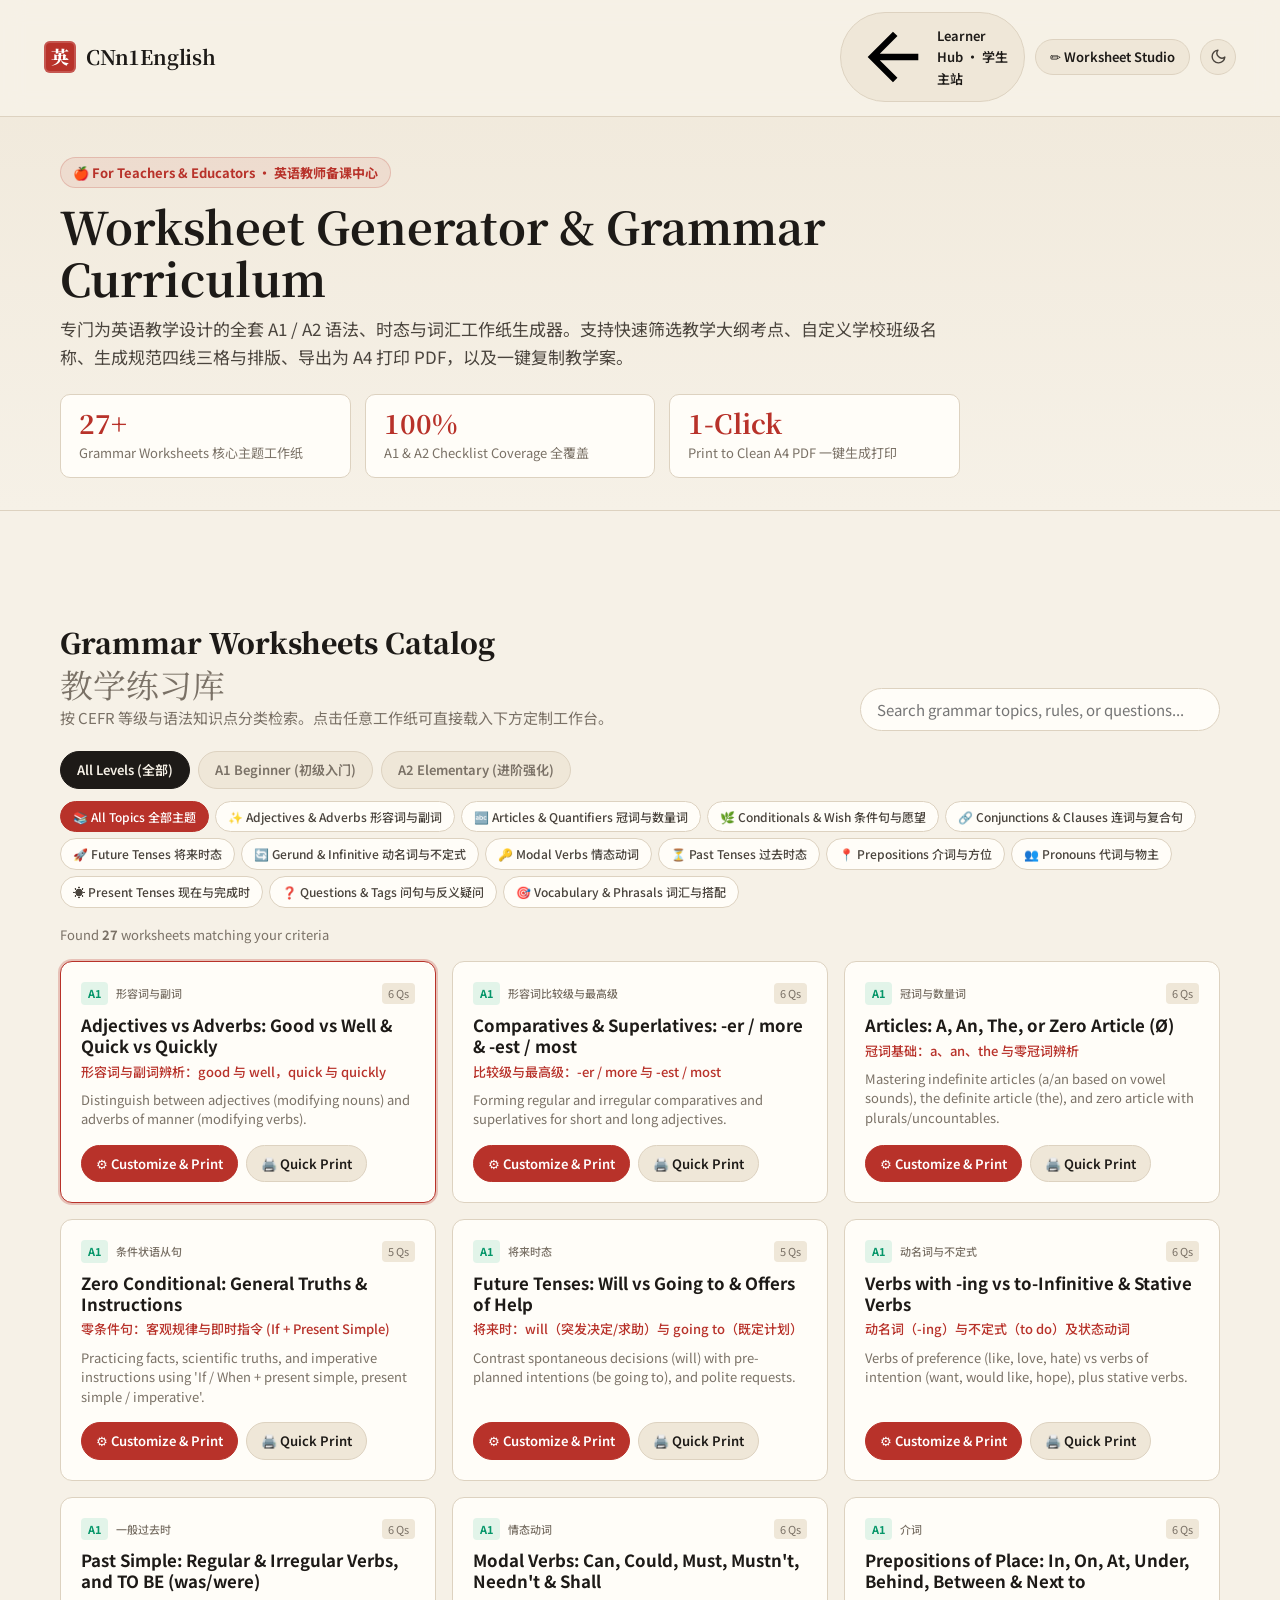
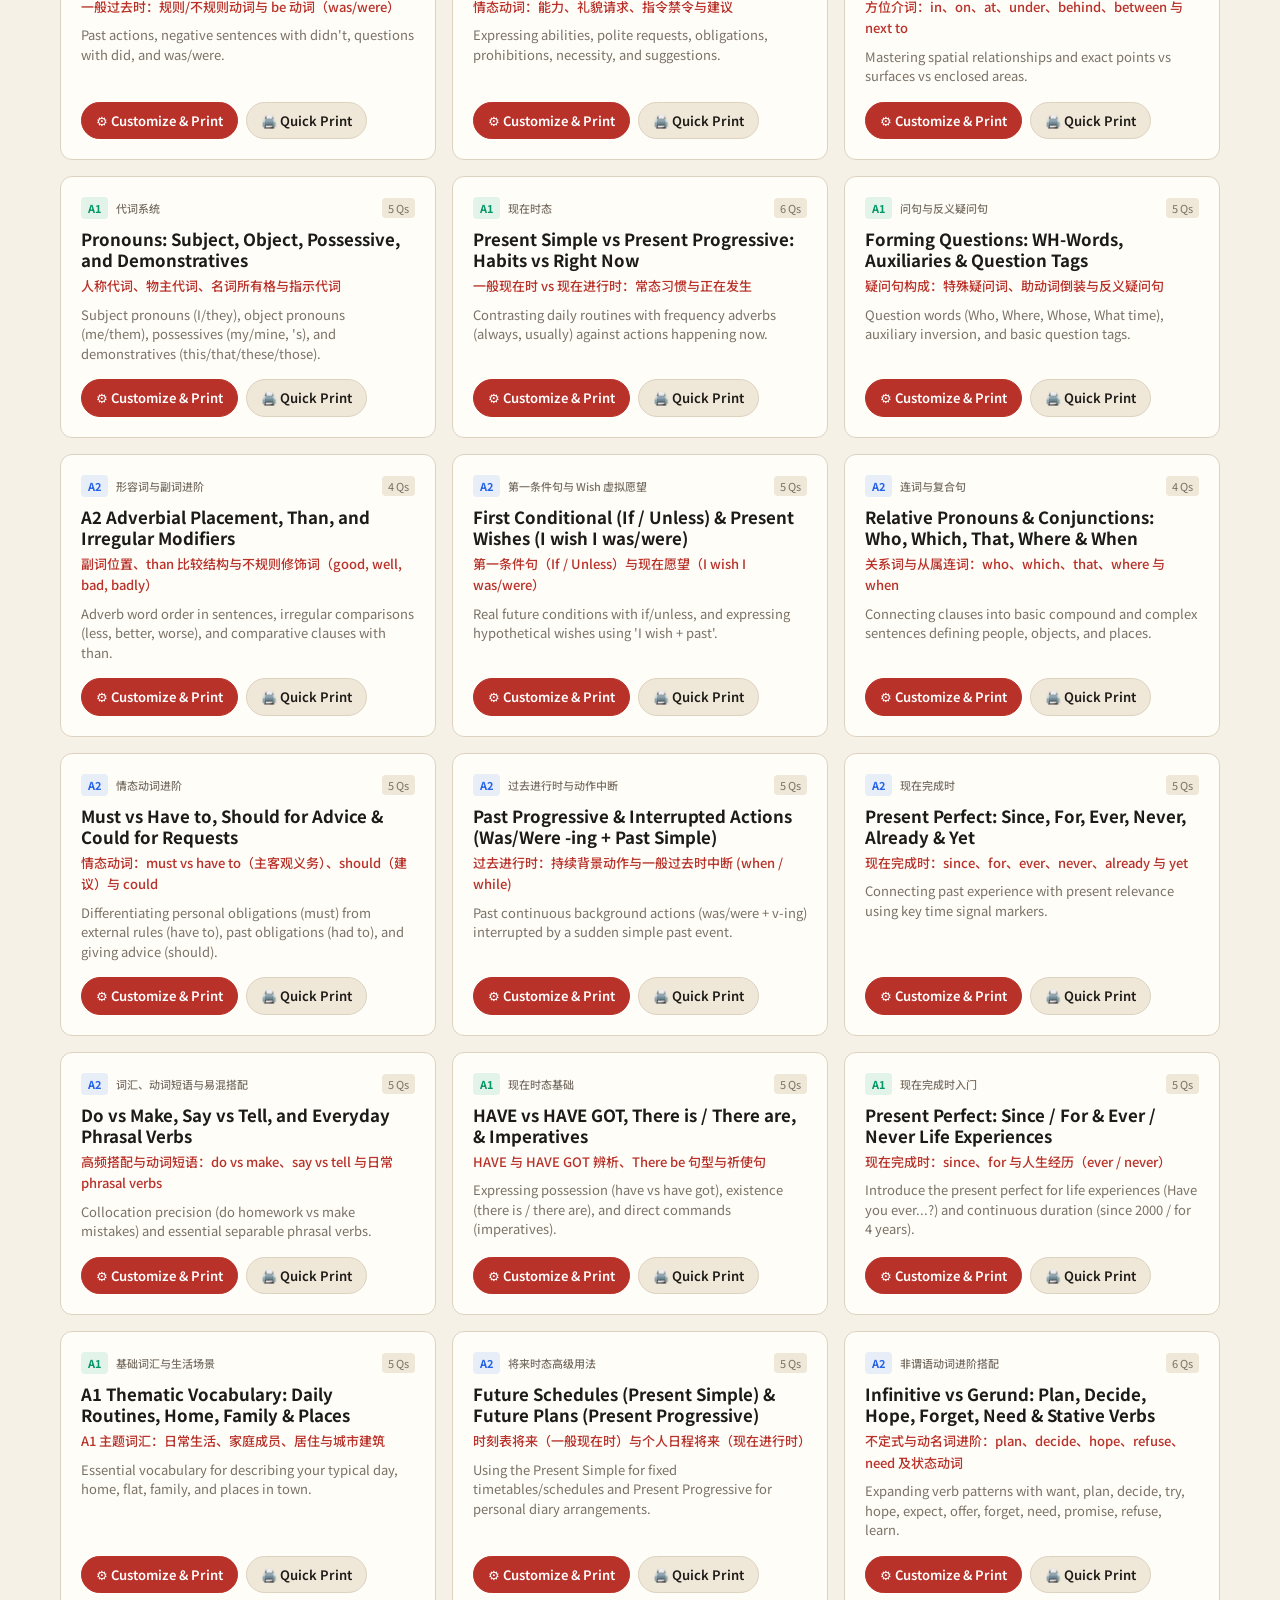
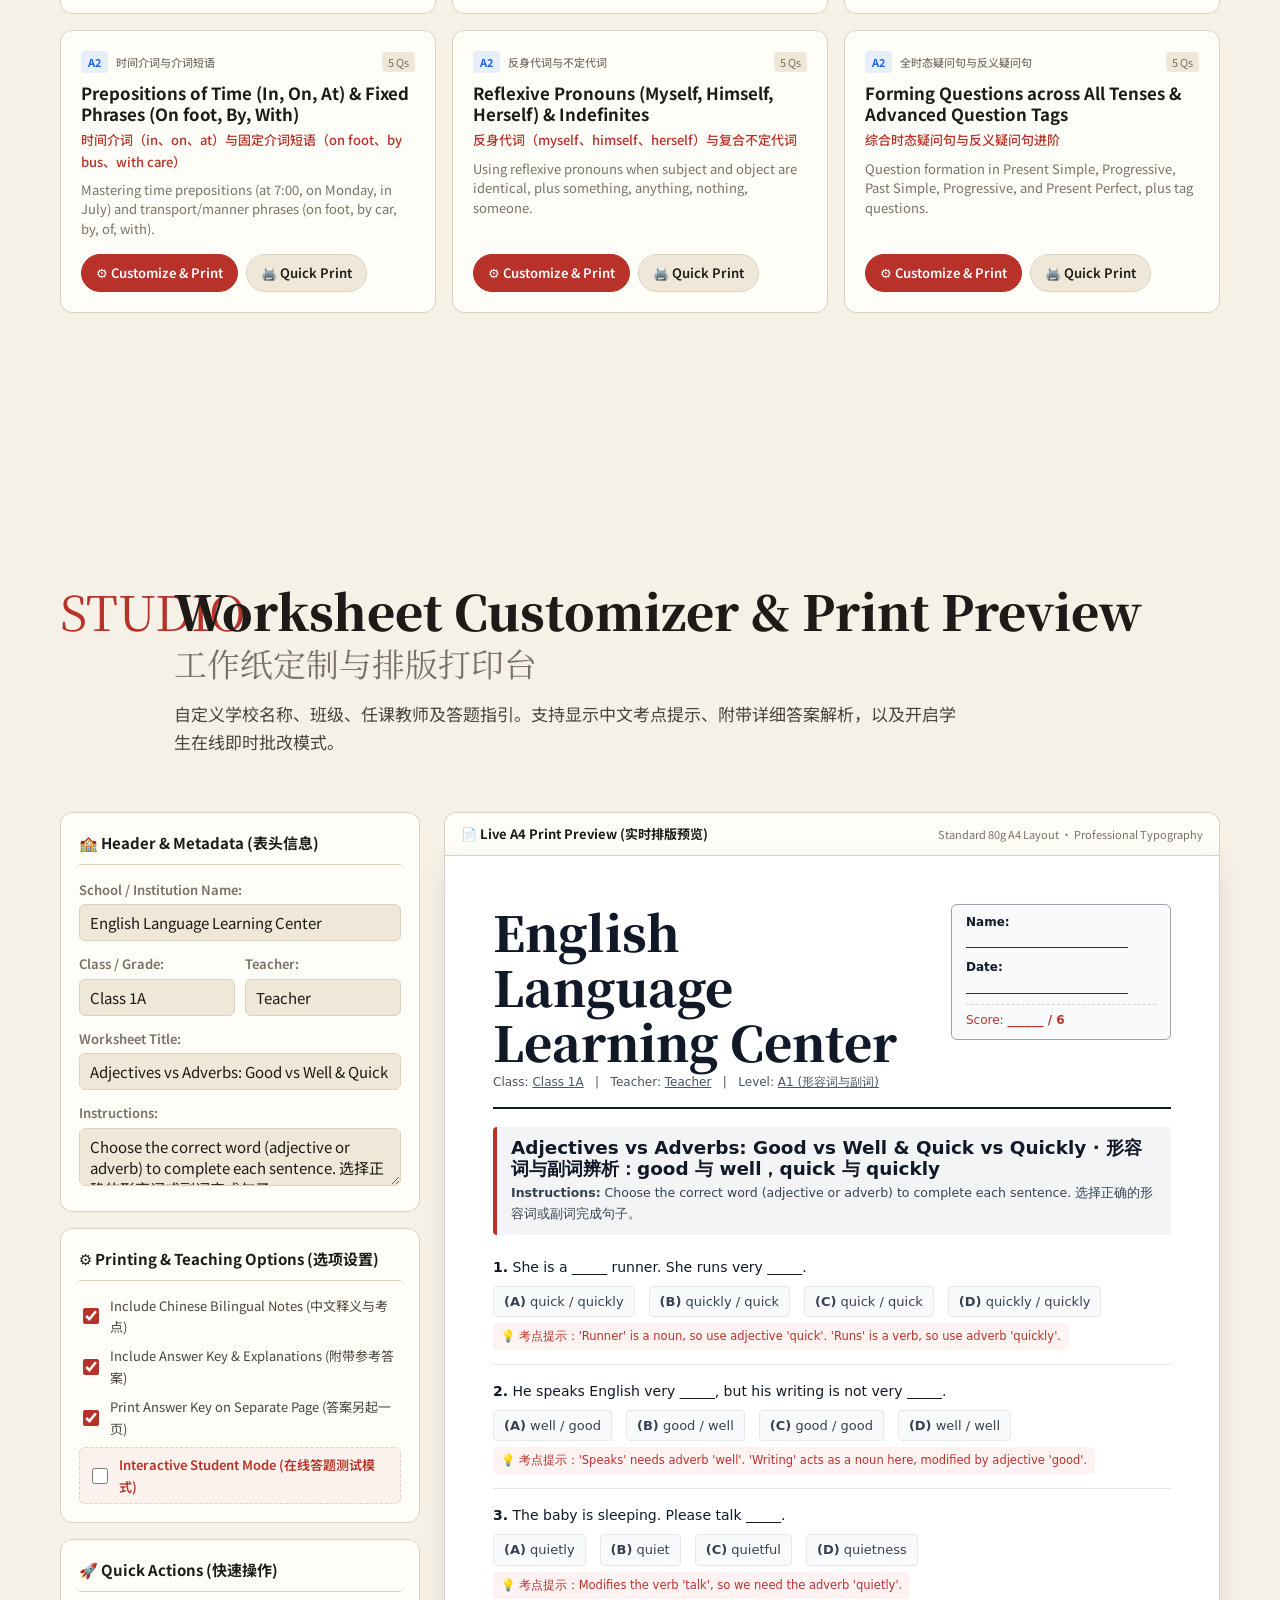
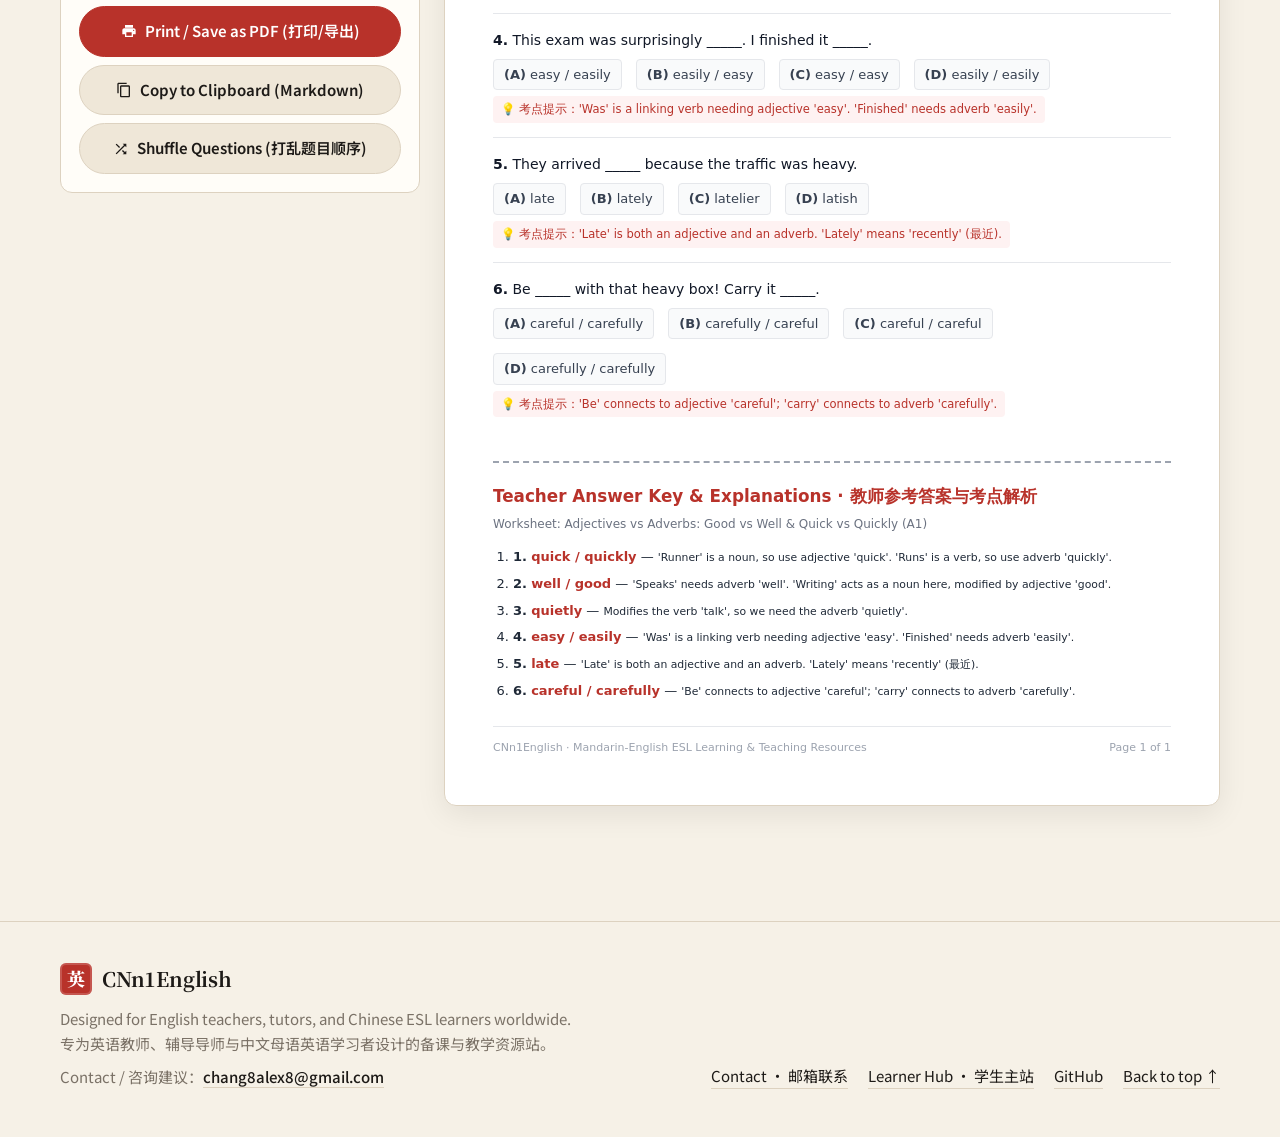
==== commit 5b4abfff: "Add contact email chang8alex8@gmail.com to website footer" ====
--- a/teachers.html
+++ b/teachers.html
@@ -220,8 +220,10 @@
           Designed for English teachers, tutors, and Chinese ESL learners worldwide.<br>
           专为英语教师、辅导导师与中文母语英语学习者设计的备课与教学资源站。
         </p>
+        <p class="foot-contact">Contact / 咨询建议：<a href="mailto:chang8alex8@gmail.com">chang8alex8@gmail.com</a></p>
       </div>
       <p class="foot-links">
+        <a href="mailto:chang8alex8@gmail.com">Contact · 邮箱联系</a>
         <a href="index.html">Learner Hub · 学生主站</a>
         <a href="https://github.com/chanAle-lab/CNn1English.github.io-">GitHub</a>
         <a href="#main">Back to top ↑</a>
--- a/assets/style.css
+++ b/assets/style.css
@@ -174,7 +174,7 @@
 }
 img, svg { display: block; max-width: 100%; }
 a { color: inherit; }
-button { font: inherit; color: inherit; cursor: pointer; }
+button { font: inherit; color: inherit; cursor: pointer; border: none; background: transparent; }
 h1, h2, h3 { margin: 0; line-height: 1.15; font-weight: 700; }
 p { margin: 0; }
 :focus-visible { outline: 2px solid var(--red); outline-offset: 3px; border-radius: 6px; }
@@ -289,14 +289,37 @@
 
 .btn {
   display: inline-flex; align-items: center; justify-content: center; gap: 8px;
-  padding: 13px 22px; border-radius: 999px; font-weight: 600; font-size: var(--text-sm);
-  text-decoration: none; border: 1px solid transparent; transition: transform .2s var(--ease), background .2s, border-color .2s;
+  padding: 12px 22px; border-radius: 999px; font-weight: 600; font-size: var(--text-sm);
+  text-decoration: none; border: 1px solid transparent; transition: transform .2s var(--ease), background .2s, border-color .2s, color .2s;
+  background: transparent;
+  color: var(--ink);
+  cursor: pointer;
+  font-family: inherit;
+  user-select: none;
 }
 .btn:active { transform: translateY(1px); }
-.btn-primary { background: var(--red); color: #fff; }
-.btn-primary:hover { background: var(--red-deep); }
-.btn-ghost { border-color: var(--ink); }
-.btn-ghost:hover { background: var(--ink); color: var(--paper); }
+.btn-primary { background: var(--red); color: #fff !important; border-color: var(--red); }
+.btn-primary:hover { background: var(--red-deep); border-color: var(--red-deep); color: #fff !important; }
+.btn-ghost {
+  background: var(--paper-2);
+  border: 1px solid var(--line);
+  color: var(--ink);
+}
+.btn-ghost:hover {
+  background: var(--card);
+  border-color: var(--ink);
+  color: var(--ink);
+}
+[data-theme="dark"] .btn-ghost {
+  background: rgba(255, 255, 255, 0.08);
+  border-color: rgba(255, 255, 255, 0.16);
+  color: var(--ink);
+}
+[data-theme="dark"] .btn-ghost:hover {
+  background: rgba(255, 255, 255, 0.16);
+  border-color: rgba(255, 255, 255, 0.35);
+  color: #ffffff;
+}
 
 .hero-card {
   background: var(--card); border: 1px solid var(--line); border-radius: 20px;
@@ -771,6 +794,9 @@
 .site-footer { border-top: 1px solid var(--line); padding: 40px 0 48px; }
 .footer-inner { display: flex; justify-content: space-between; align-items: flex-end; gap: 24px; flex-wrap: wrap; }
 .foot-note { margin-top: 12px; font-size: var(--text-sm); color: var(--muted); }
+.foot-contact { margin-top: 8px; font-size: var(--text-sm); color: var(--muted); }
+.foot-contact a { color: var(--ink); text-decoration: none; border-bottom: 1px solid var(--line); font-weight: 500; transition: color .2s, border-color .2s; }
+.foot-contact a:hover { color: var(--red); border-color: var(--red); }
 .foot-links { display: flex; gap: 20px; font-size: var(--text-sm); }
 .foot-links a { text-decoration: none; border-bottom: 1px solid var(--line); }
 .foot-links a:hover { border-color: var(--red); color: var(--red); }
@@ -2974,3 +3000,85 @@
     order: 1;
   }
 }
+
+
+/* Teacher Hub Dark Mode Adjustments */
+[data-theme="dark"] .worksheet-card {
+  background: var(--card);
+  border-color: var(--line);
+}
+[data-theme="dark"] .worksheet-card.active-card {
+  border-color: var(--red);
+  box-shadow: 0 0 0 2px rgba(226, 91, 82, 0.35);
+}
+[data-theme="dark"] .card-actions .btn-ghost,
+[data-theme="dark"] .panel-box .btn-ghost {
+  background: rgba(255, 255, 255, 0.08);
+  border: 1px solid rgba(255, 255, 255, 0.16);
+  color: var(--ink);
+}
+[data-theme="dark"] .card-actions .btn-ghost:hover,
+[data-theme="dark"] .panel-box .btn-ghost:hover {
+  background: rgba(255, 255, 255, 0.16);
+  border-color: rgba(255, 255, 255, 0.35);
+  color: #ffffff;
+}
+[data-theme="dark"] .level-btn {
+  background: rgba(255, 255, 255, 0.06);
+  border-color: rgba(255, 255, 255, 0.12);
+  color: var(--muted);
+}
+[data-theme="dark"] .level-btn:hover {
+  color: var(--ink);
+  border-color: rgba(255, 255, 255, 0.25);
+}
+[data-theme="dark"] .level-btn.active {
+  background: var(--ink);
+  color: var(--paper);
+}
+[data-theme="dark"] .category-pill {
+  background: var(--card);
+  border-color: var(--line);
+  color: var(--ink-2);
+}
+[data-theme="dark"] .category-pill:hover {
+  border-color: var(--ink);
+  color: var(--ink);
+}
+[data-theme="dark"] .category-pill.active {
+  background: var(--red);
+  color: #ffffff;
+  border-color: var(--red);
+}
+[data-theme="dark"] .search-box input {
+  background: var(--card);
+  border-color: var(--line);
+  color: var(--ink);
+}
+[data-theme="dark"] .nav-btn-back,
+[data-theme="dark"] .nav-btn-studio {
+  background: rgba(255, 255, 255, 0.06);
+  border-color: rgba(255, 255, 255, 0.12);
+  color: var(--ink);
+}
+[data-theme="dark"] .nav-btn-back:hover,
+[data-theme="dark"] .nav-btn-studio:hover {
+  background: rgba(255, 255, 255, 0.12);
+  border-color: rgba(255, 255, 255, 0.25);
+  color: #ffffff;
+}
+[data-theme="dark"] .nav-btn-teachers {
+  background: rgba(226, 91, 82, 0.15);
+  border-color: rgba(226, 91, 82, 0.3);
+  color: var(--red);
+}
+[data-theme="dark"] .nav-btn-teachers:hover {
+  background: var(--red);
+  color: #ffffff;
+}
+[data-theme="dark"] .form-input,
+[data-theme="dark"] .form-textarea {
+  background: var(--paper-2);
+  border-color: var(--line);
+  color: var(--ink);
+}
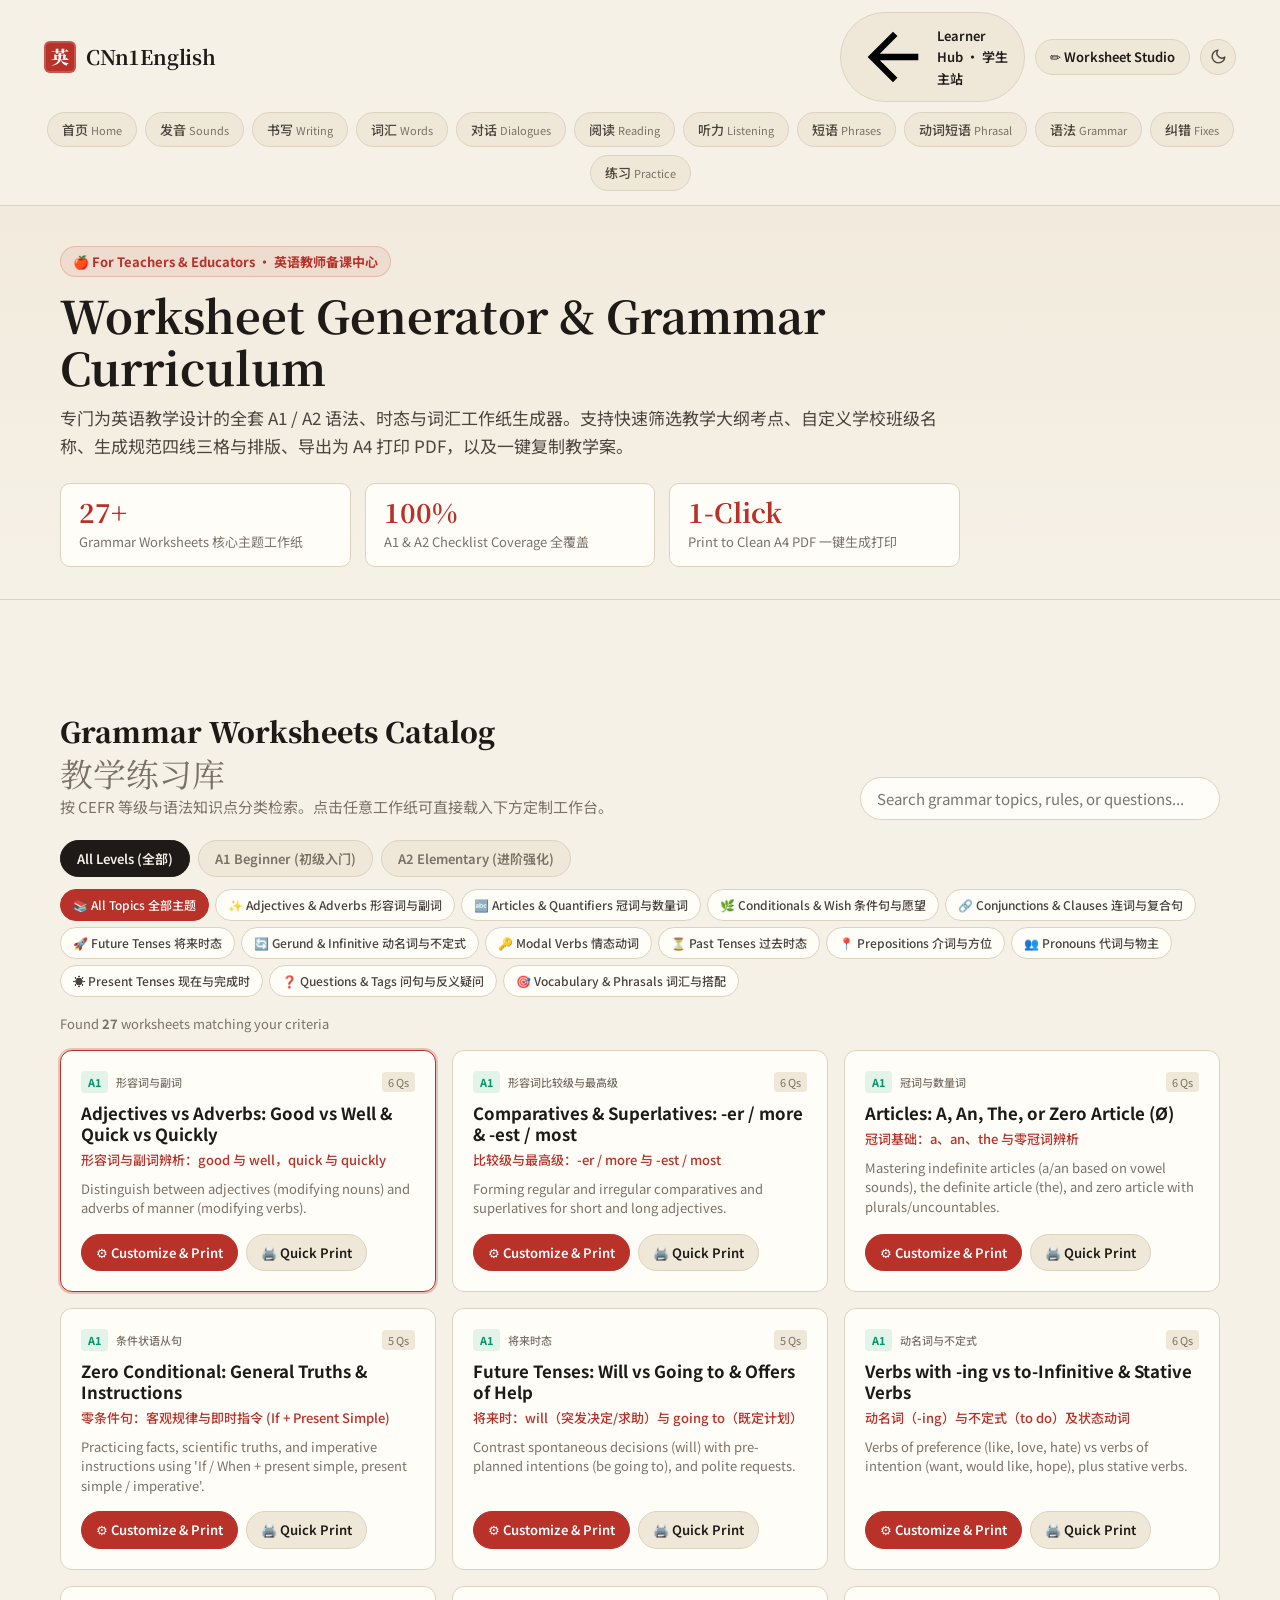
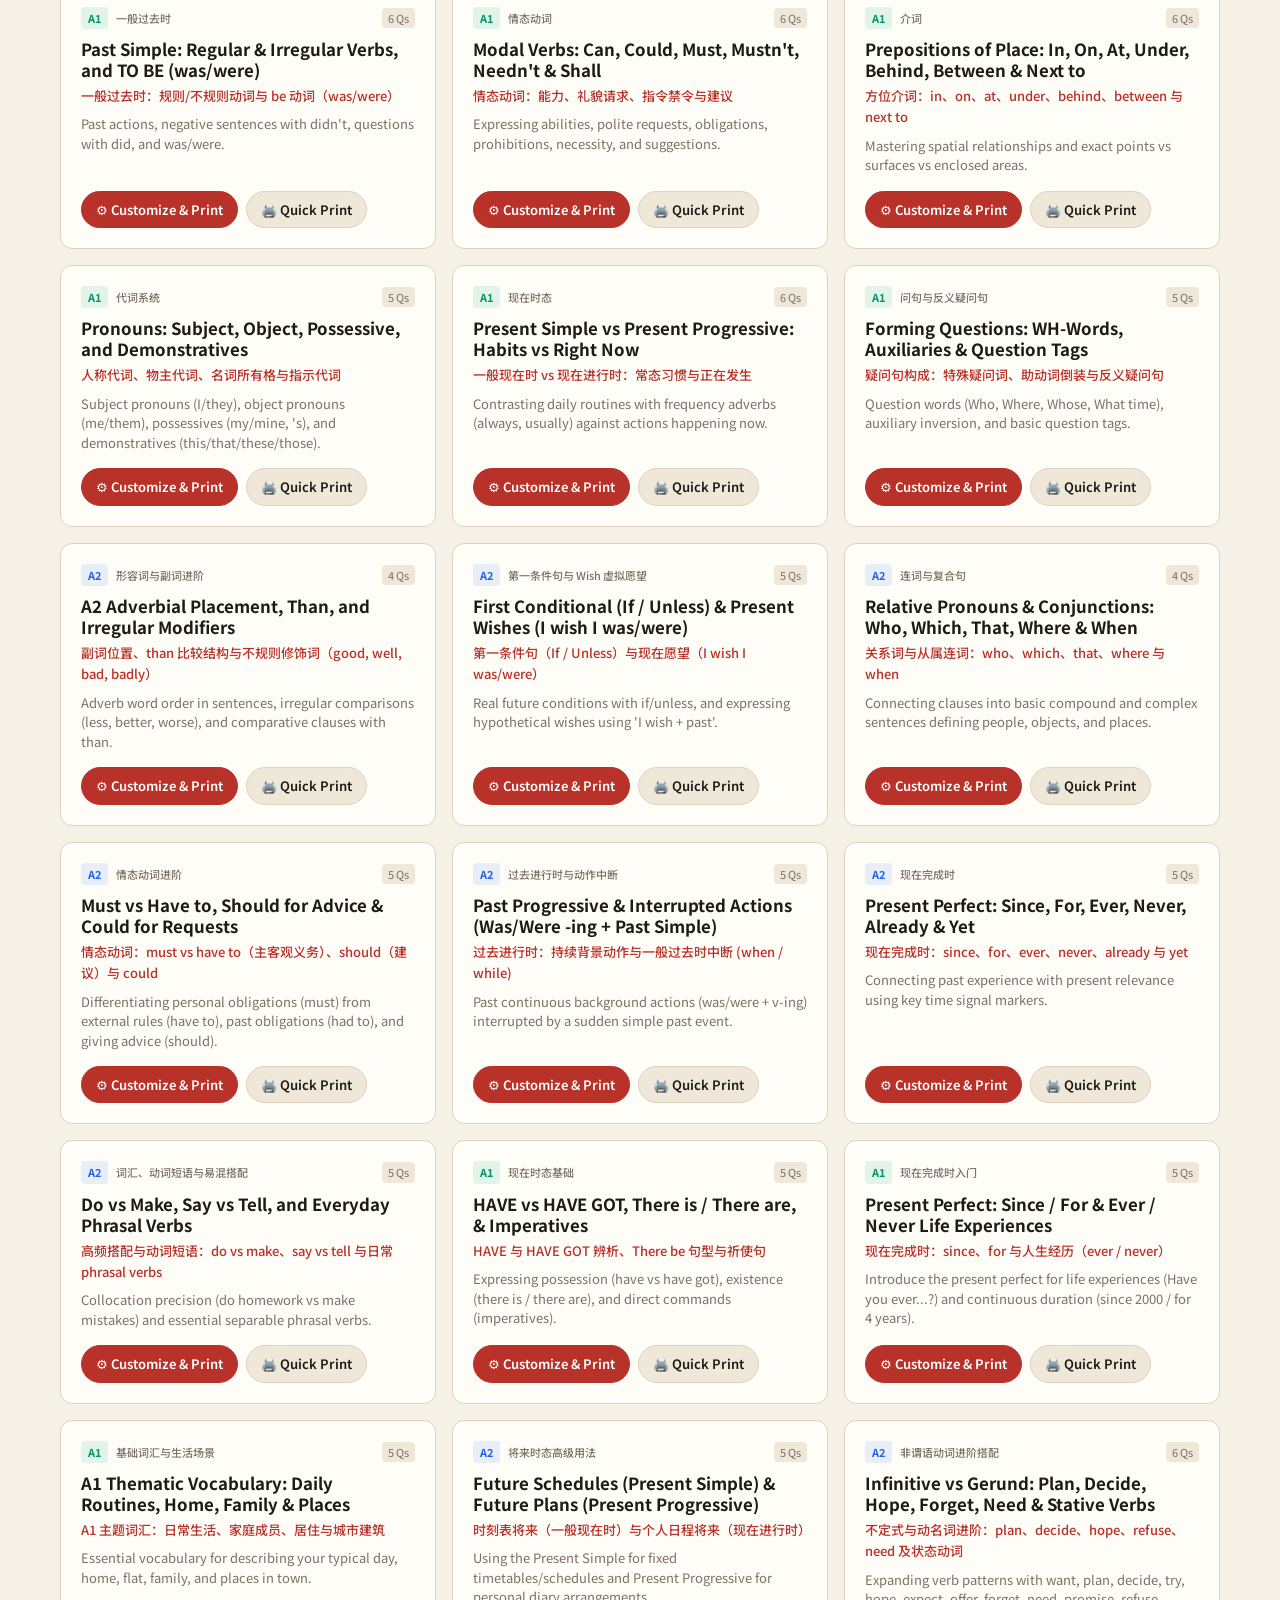
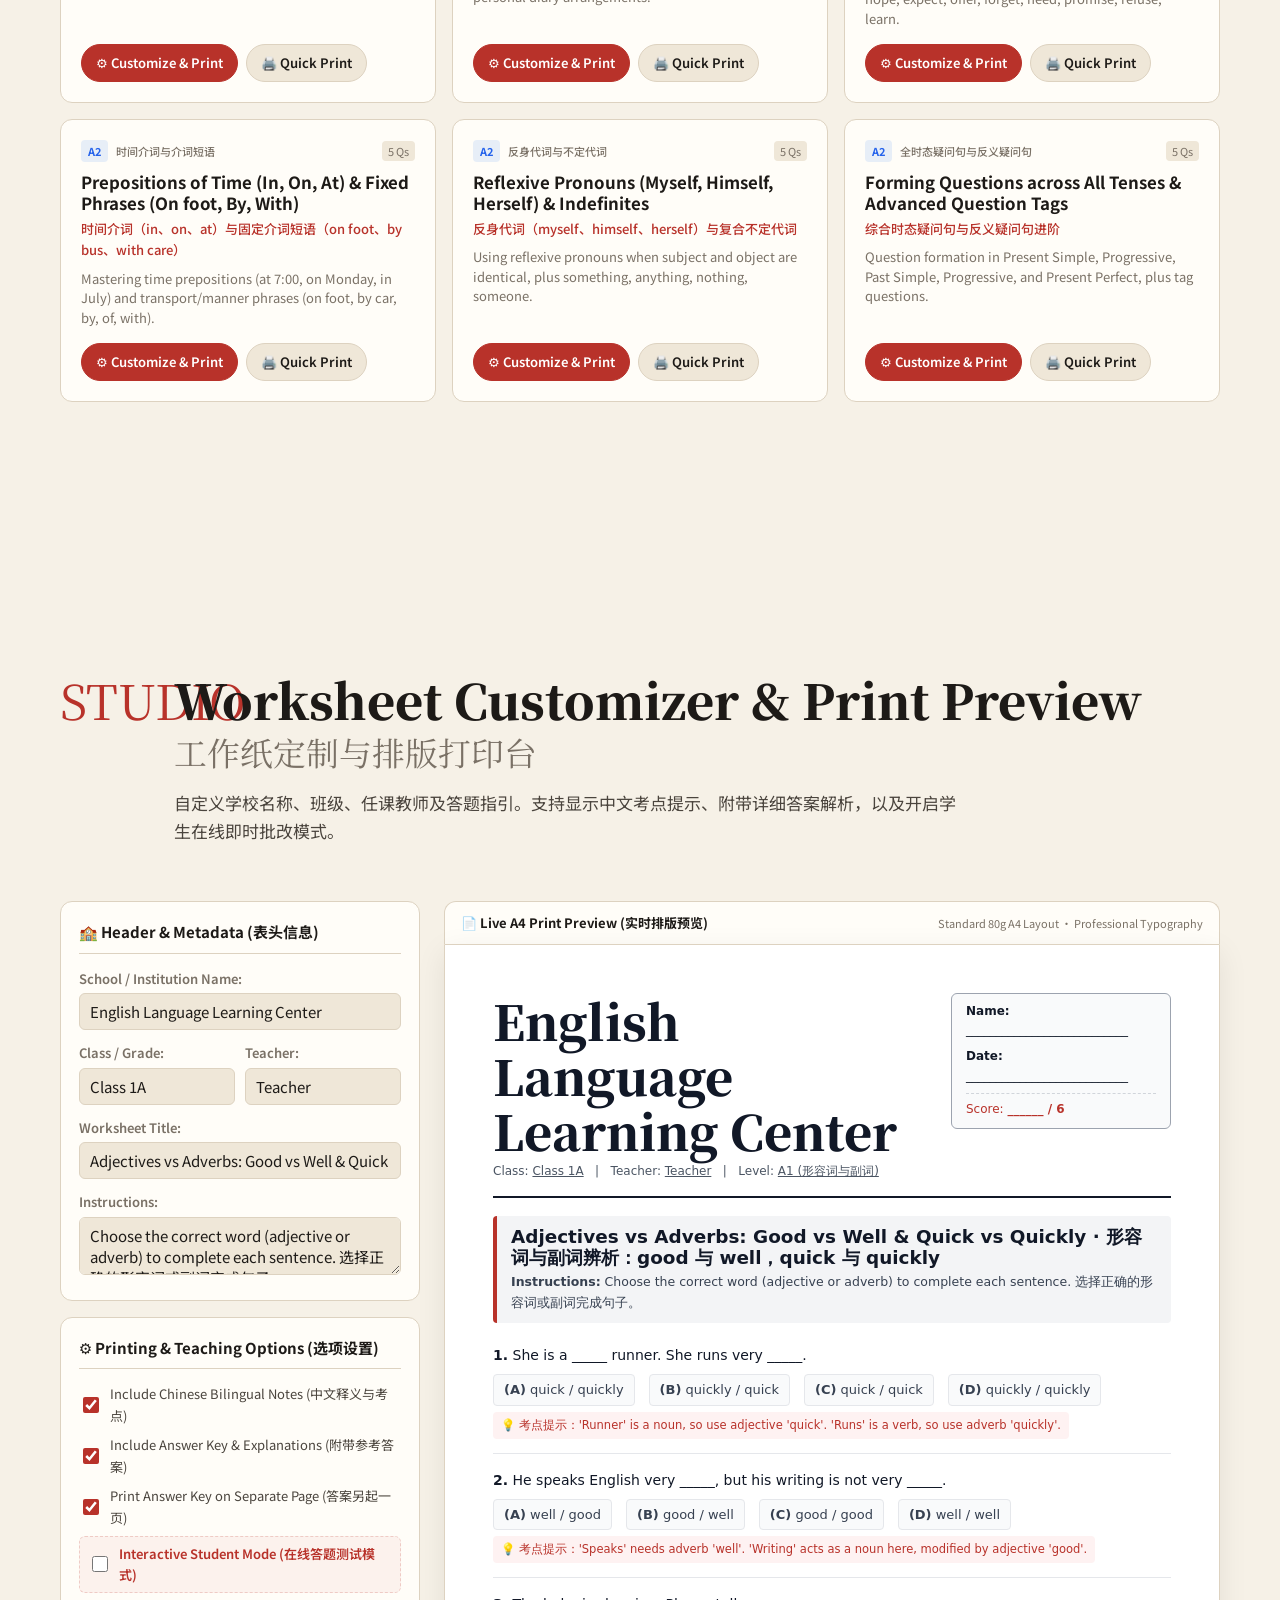
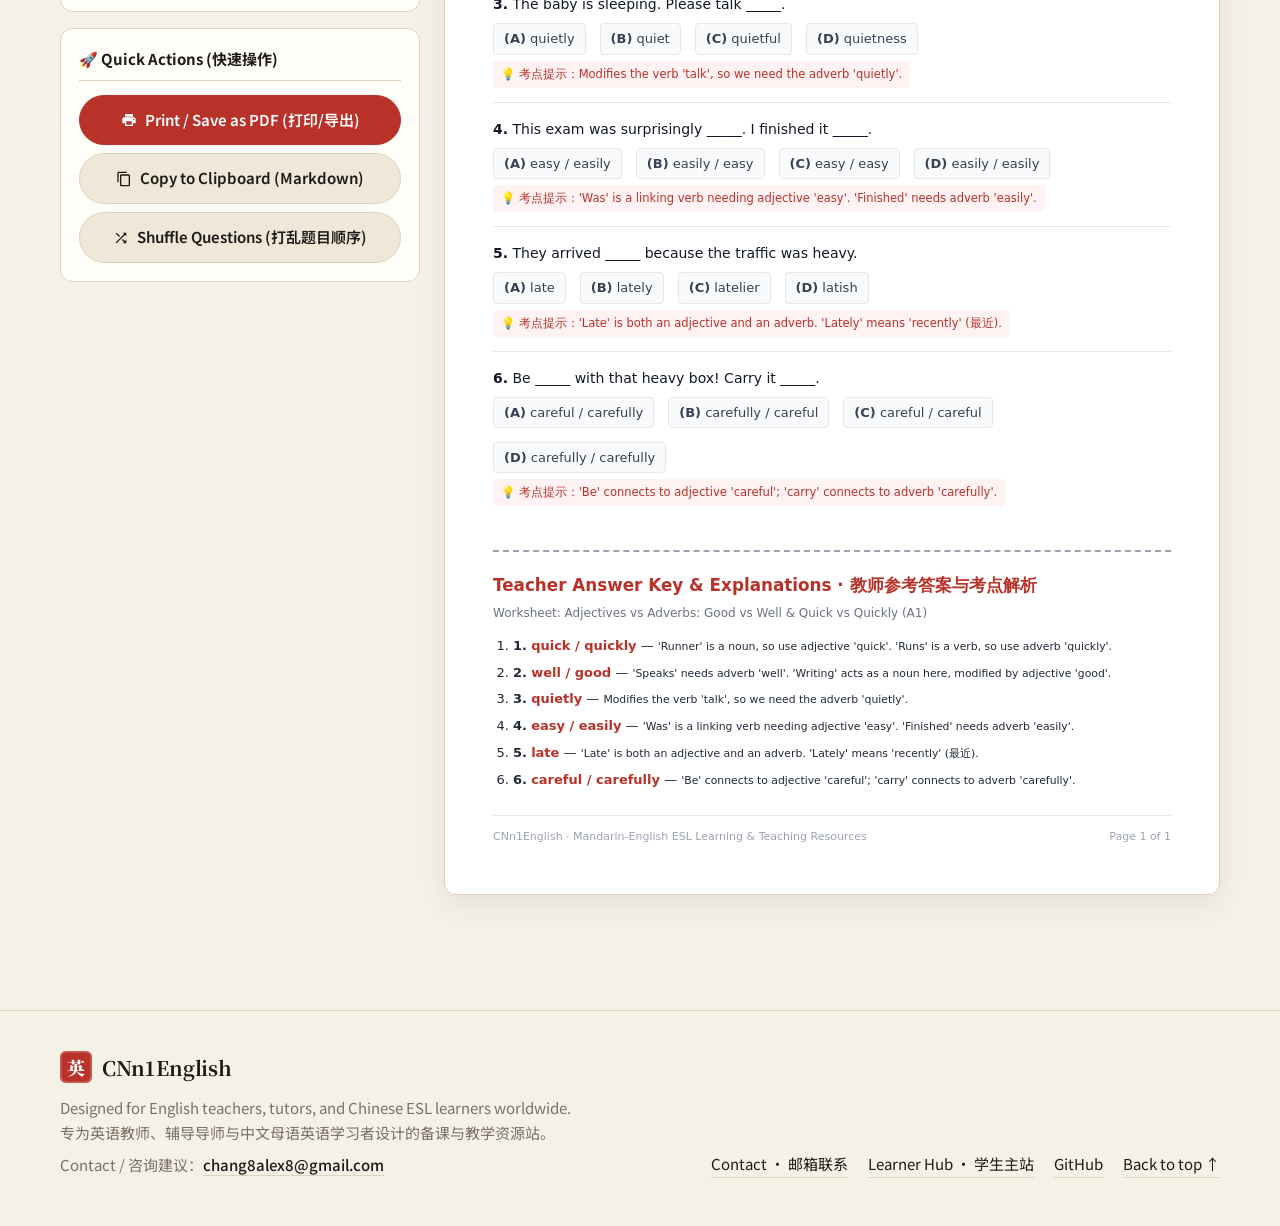
==== commit a9e17c4a: "Convert website into multi-page architecture with dedicated pages for all 11 curriculum modules and " ====
--- a/teachers.html
+++ b/teachers.html
@@ -52,6 +52,20 @@
         </button>
       </div>
     </div>
+    <nav class="nav" aria-label="Main">
+      <a href="index.html">首页 <span>Home</span></a>
+      <a href="sounds.html">发音 <span>Sounds</span></a>
+      <a href="writing.html">书写 <span>Writing</span></a>
+      <a href="vocab.html">词汇 <span>Words</span></a>
+      <a href="dialogues.html">对话 <span>Dialogues</span></a>
+      <a href="reading.html">阅读 <span>Reading</span></a>
+      <a href="listening.html">听力 <span>Listening</span></a>
+      <a href="phrases.html">短语 <span>Phrases</span></a>
+      <a href="phrasal-verbs.html">动词短语 <span>Phrasal</span></a>
+      <a href="grammar.html">语法 <span>Grammar</span></a>
+      <a href="mistakes.html">纠错 <span>Fixes</span></a>
+      <a href="practice.html">练习 <span>Practice</span></a>
+    </nav>
   </header>
 
   <main id="main">
--- a/assets/style.css
+++ b/assets/style.css
@@ -260,6 +260,14 @@
   color: var(--ink);
   border-color: var(--ink);
 }
+.nav a.active {
+  background: var(--red);
+  color: #fff !important;
+  border-color: var(--red);
+}
+.nav a.active span {
+  color: rgba(255, 255, 255, 0.9);
+}
 [data-theme="dark"] .nav a {
   background: rgba(255, 255, 255, 0.06);
   border-color: rgba(255, 255, 255, 0.1);
@@ -269,6 +277,14 @@
   background: rgba(255, 255, 255, 0.12);
   border-color: rgba(255, 255, 255, 0.25);
   color: var(--ink);
+}
+[data-theme="dark"] .nav a.active {
+  background: var(--red);
+  color: #fff !important;
+  border-color: var(--red);
+}
+[data-theme="dark"] .nav a.active span {
+  color: rgba(255, 255, 255, 0.9);
 }
 
 /* Hero */
@@ -3082,3 +3098,147 @@
   border-color: var(--line);
   color: var(--ink);
 }
+
+
+/* ==========================================================================
+   Multi-Page Navigation & Learning Hub Styles
+   ========================================================================== */
+.page-breadcrumb {
+  padding: 18px 0 10px;
+  font-size: var(--text-xs);
+  color: var(--muted);
+  display: flex;
+  align-items: center;
+  gap: 8px;
+}
+.page-breadcrumb a {
+  color: var(--ink-2);
+  text-decoration: none;
+  font-weight: 500;
+  transition: color .15s;
+}
+.page-breadcrumb a:hover {
+  color: var(--red);
+}
+.page-breadcrumb .sep {
+  opacity: 0.4;
+}
+.page-breadcrumb .cur-page {
+  color: var(--ink);
+  font-weight: 600;
+}
+
+.section-hub {
+  padding-top: 20px;
+}
+.hub-grid {
+  display: grid;
+  grid-template-columns: repeat(auto-fill, minmax(320px, 1fr));
+  gap: 18px;
+  margin-top: 24px;
+}
+.hub-card {
+  background: var(--card);
+  border: 1px solid var(--line);
+  border-radius: var(--radius);
+  padding: 24px;
+  text-decoration: none;
+  color: inherit;
+  display: flex;
+  flex-direction: column;
+  transition: transform .2s var(--ease), border-color .2s, box-shadow .2s;
+}
+.hub-card:hover {
+  transform: translateY(-3px);
+  border-color: var(--ink-2);
+  box-shadow: 0 8px 24px rgba(0, 0, 0, 0.06);
+}
+.hub-card-top {
+  display: flex;
+  align-items: center;
+  justify-content: space-between;
+  margin-bottom: 12px;
+}
+.hub-num {
+  font-family: var(--font-display);
+  font-weight: 700;
+  font-size: 1.15rem;
+  color: var(--red);
+}
+.hub-badge {
+  font-size: 11px;
+  padding: 2px 8px;
+  border-radius: 999px;
+  background: var(--paper-2);
+  border: 1px solid var(--line);
+  color: var(--muted);
+  font-weight: 600;
+}
+.hub-title {
+  font-size: 1.25rem;
+  margin: 0 0 10px 0;
+  line-height: 1.2;
+  color: var(--ink);
+}
+.hub-title .hub-en {
+  font-size: var(--text-sm);
+  color: var(--muted);
+  font-weight: 400;
+  margin-left: 4px;
+}
+.hub-desc {
+  font-size: var(--text-xs);
+  line-height: 1.6;
+  color: var(--ink-2);
+  margin: 0 0 20px 0;
+  flex-grow: 1;
+}
+.hub-meta {
+  display: flex;
+  align-items: center;
+  justify-content: space-between;
+  border-top: 1px solid var(--line);
+  padding-top: 12px;
+  font-size: var(--text-xs);
+  color: var(--muted);
+  font-weight: 500;
+}
+.hub-arrow {
+  color: var(--red);
+  font-weight: 600;
+  transition: transform .2s var(--ease);
+}
+.hub-card:hover .hub-arrow {
+  transform: translateX(3px);
+}
+
+.hub-card-teacher {
+  border-color: rgba(184, 50, 42, 0.3);
+  background: linear-gradient(135deg, var(--card) 0%, color-mix(in srgb, var(--red) 5%, var(--card)) 100%);
+}
+.hub-card-teacher:hover {
+  border-color: var(--red);
+}
+.hub-badge-teacher {
+  background: rgba(184, 50, 42, 0.12);
+  border-color: rgba(184, 50, 42, 0.3);
+  color: var(--red);
+}
+
+[data-theme="dark"] .hub-card {
+  background: var(--card);
+  border-color: var(--line);
+}
+[data-theme="dark"] .hub-card:hover {
+  border-color: rgba(255, 255, 255, 0.3);
+  box-shadow: 0 8px 24px rgba(0, 0, 0, 0.4);
+}
+[data-theme="dark"] .hub-badge {
+  background: rgba(255, 255, 255, 0.06);
+  border-color: rgba(255, 255, 255, 0.12);
+  color: var(--muted);
+}
+[data-theme="dark"] .hub-card-teacher {
+  border-color: rgba(226, 91, 82, 0.35);
+  background: linear-gradient(135deg, var(--card) 0%, rgba(226, 91, 82, 0.1) 100%);
+}
